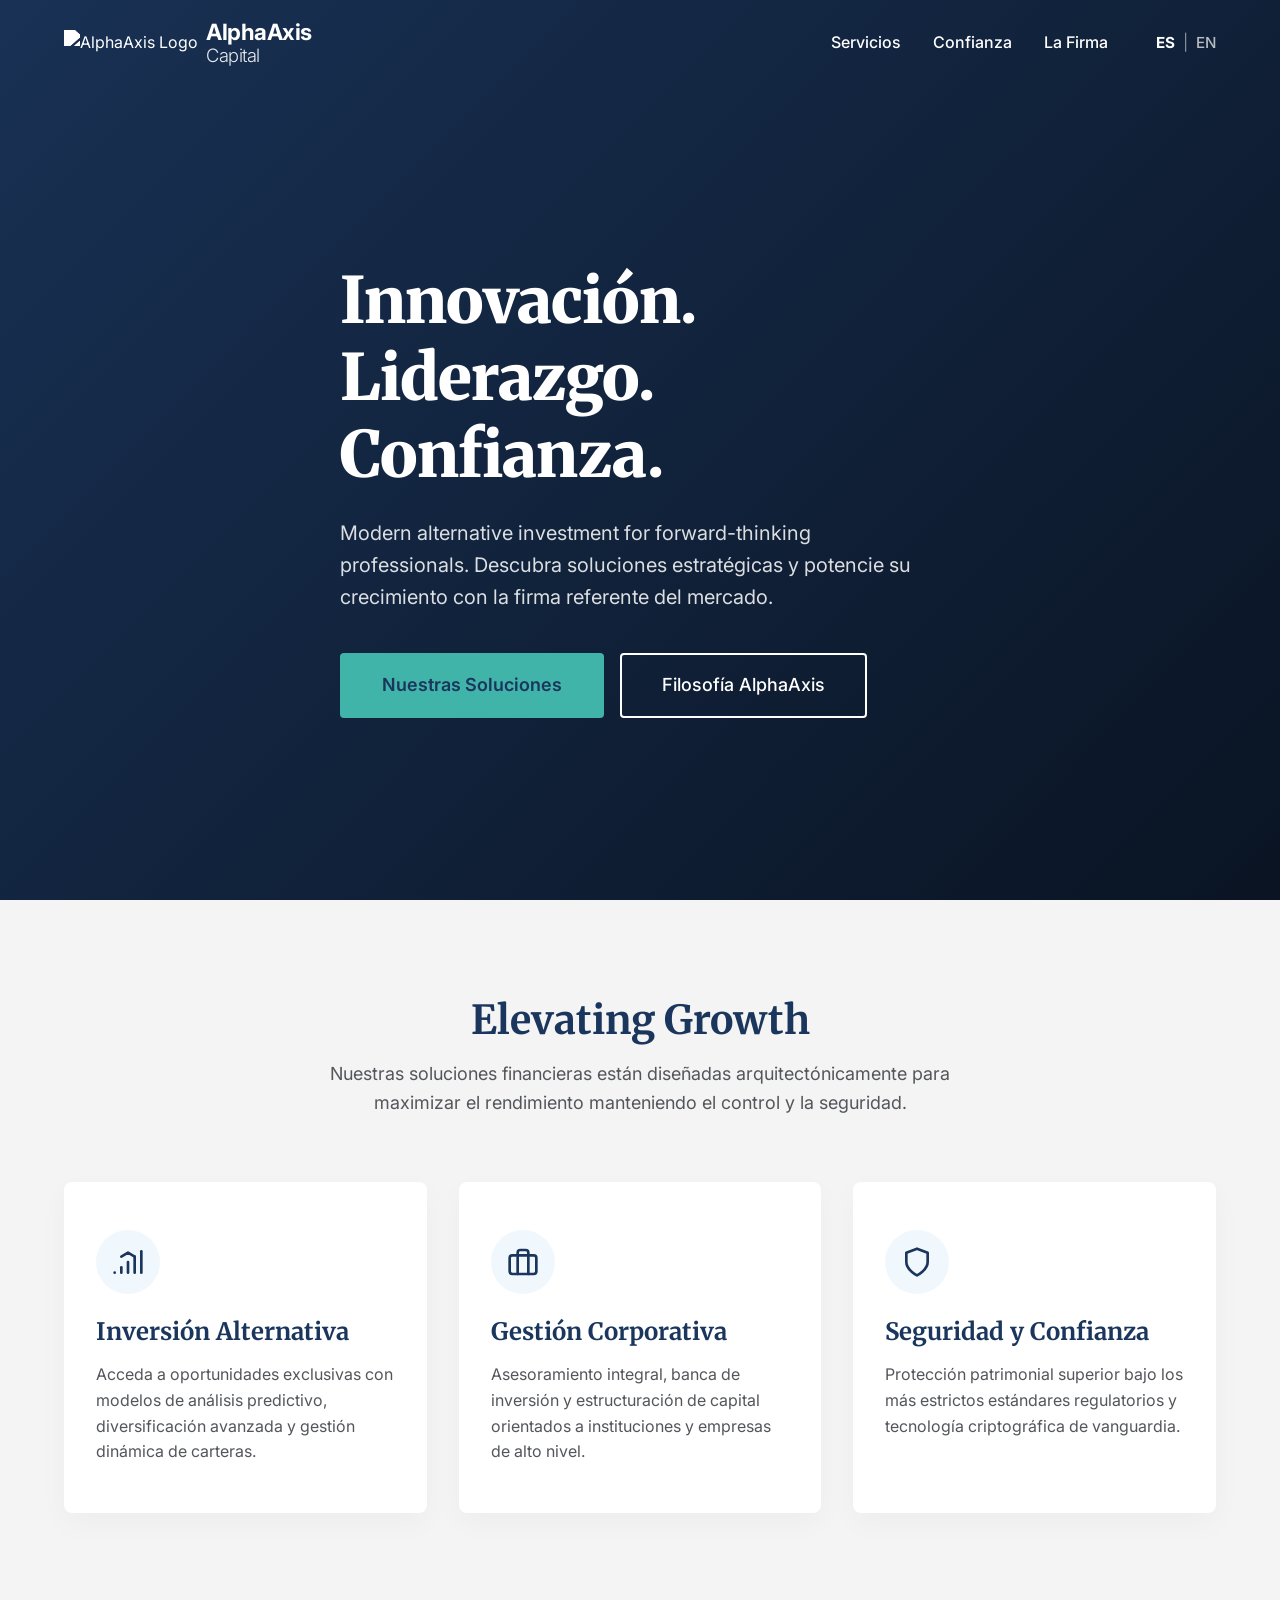
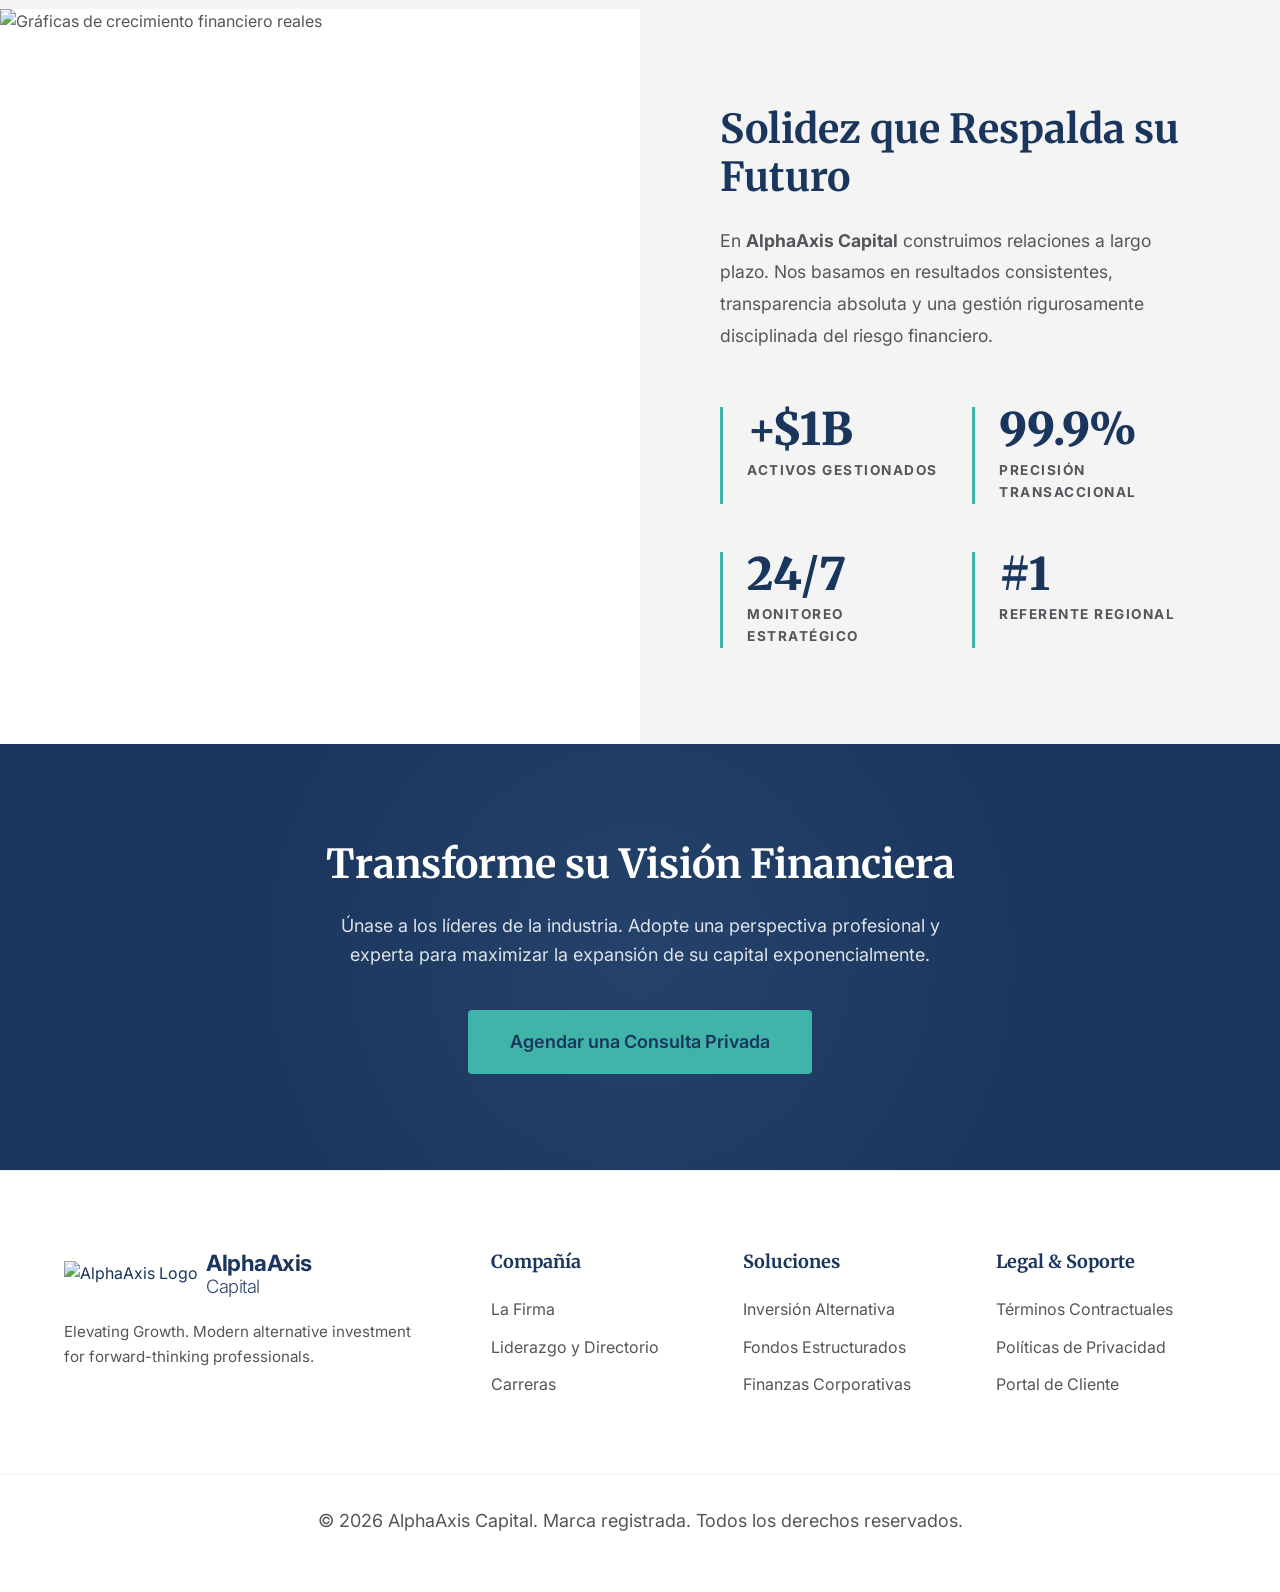
==== index.html @ f5d2b7c0 "Add files via upload" ====
<!DOCTYPE html>
<html lang="es">
<head>
    <meta charset="UTF-8">
    <meta name="viewport" content="width=device-width, initial-scale=1.0">
    <title>AlphaAxis Capital | Elevating Growth</title>
    <!-- Meta Descriptions for SEO -->
    <meta name="description" content="AlphaAxis Capital: Firma de inversión corporativa y alternativa.">
    <!-- Google Fonts -->
    <link rel="preconnect" href="https://fonts.googleapis.com">
    <link rel="preconnect" href="https://fonts.gstatic.com" crossorigin>
    <link href="https://fonts.googleapis.com/css2?family=Inter:wght@300;400;500;600;700&family=Merriweather:wght@300;400;700;900&display=swap" rel="stylesheet">
    <!-- Custom Styles -->
    <link rel="stylesheet" href="styles.css">
</head>
<body>

    <!-- Header & Navigation -->
    <header class="navbar" id="navbar">
        <div class="container nav-container">
            <a href="#" class="logo">
                <img src="img/logo.png" alt="AlphaAxis Logo" class="logo-image">
                <span class="logo-text">AlphaAxis <span>Capital</span></span>
            </a>
            <nav class="nav-menu" id="nav-menu">
                <a href="#servicios" class="nav-link" data-i18n="nav_services">Servicios</a>
                <a href="#confianza" class="nav-link" data-i18n="nav_trust">Confianza</a>
                <a href="#nosotros" class="nav-link" data-i18n="nav_firm">La Firma</a>
                <div class="lang-switch">
                    <button id="lang-es" class="lang-btn active">ES</button>
                    <span class="lang-sep">|</span>
                    <button id="lang-en" class="lang-btn">EN</button>
                </div>
            </nav>
            <button class="hamburger" id="hamburger" aria-label="Abrir Menú">
                <span></span>
                <span></span>
                <span></span>
            </button>
        </div>
    </header>

    <!-- Hero Section -->
    <section class="hero" id="inicio">
        <div class="hero-background"></div>
        <div class="container hero-container">
            <div class="hero-content reveal">
                <h1 class="hero-title" data-i18n="hero_title">Innovación.<br>Liderazgo.<br>Confianza.</h1>
                <p class="hero-subtitle" data-i18n="hero_subtitle">Modern alternative investment for forward-thinking professionals. Descubra soluciones estratégicas y potencie su crecimiento con la firma referente del mercado.</p>
                <div class="hero-buttons">
                    <a href="#servicios" class="btn btn-primary btn-large" data-i18n="hero_btn_solutions">Nuestras Soluciones</a>
                    <a href="#nosotros" class="btn btn-secondary btn-large" data-i18n="hero_btn_philosophy">Filosofía AlphaAxis</a>
                </div>
            </div>
        </div>
    </section>

    <!-- Services / Value Proposition -->
    <section class="services" id="servicios">
        <div class="container">
            <div class="section-header reveal">
                <h2 data-i18n="services_header">Elevating Growth</h2>
                <p data-i18n="services_p">Nuestras soluciones financieras están diseñadas arquitectónicamente para maximizar el rendimiento manteniendo el control y la seguridad.</p>
            </div>
            <div class="services-grid">
                <!-- Service Card 1 -->
                <div class="service-card reveal">
                    <div class="icon-wrapper">
                        <!-- Chart Icon -->
                        <svg width="32" height="32" viewBox="0 0 24 24" fill="none" stroke="currentColor" stroke-width="2" stroke-linecap="round" stroke-linejoin="round"><path d="M2 20h.01"/><path d="M7 20v-4"/><path d="M12 20v-8"/><path d="M17 20V8"/><path d="M22 4v16"/><path d="m17 8-5-3-5 3"/></svg>
                    </div>
                    <h3 data-i18n="srv_1_title">Inversión Alternativa</h3>
                    <p data-i18n="srv_1_desc">Acceda a oportunidades exclusivas con modelos de análisis predictivo, diversificación avanzada y gestión dinámica de carteras.</p>
                </div>
                <!-- Service Card 2 -->
                <div class="service-card reveal" style="transition-delay: 0.1s;">
                    <div class="icon-wrapper">
                        <!-- Briefcase Icon -->
                        <svg width="32" height="32" viewBox="0 0 24 24" fill="none" stroke="currentColor" stroke-width="2" stroke-linecap="round" stroke-linejoin="round"><rect width="20" height="14" x="2" y="7" rx="2" ry="2"/><path d="M16 21V5a2 2 0 0 0-2-2h-4a2 2 0 0 0-2 2v16"/></svg>
                    </div>
                    <h3 data-i18n="srv_2_title">Gestión Corporativa</h3>
                    <p data-i18n="srv_2_desc">Asesoramiento integral, banca de inversión y estructuración de capital orientados a instituciones y empresas de alto nivel.</p>
                </div>
                <!-- Service Card 3 -->
                <div class="service-card reveal" style="transition-delay: 0.2s;">
                    <div class="icon-wrapper">
                        <!-- Shield Icon -->
                        <svg width="32" height="32" viewBox="0 0 24 24" fill="none" stroke="currentColor" stroke-width="2" stroke-linecap="round" stroke-linejoin="round"><path d="M12 22s8-4 8-10V5l-8-3-8 3v7c0 6 8 10 8 10"/></svg>
                    </div>
                    <h3 data-i18n="srv_3_title">Seguridad y Confianza</h3>
                    <p data-i18n="srv_3_desc">Protección patrimonial superior bajo los más estrictos estándares regulatorios y tecnología criptográfica de vanguardia.</p>
                </div>
            </div>
        </div>
    </section>

    <!-- Trust / Statistics Section -->
    <section class="trust" id="confianza">
        <div class="trust-wrapper reveal">
            <div class="trust-image-box">
                <img src="img/corporate_trust.png" alt="Gráficas de crecimiento financiero reales" class="trust-corporate-img">
            </div>
            <div class="trust-content-box">
                <h2 data-i18n="trust_title">Solidez que Respalda su Futuro</h2>
                <p data-i18n="trust_p">En <strong>AlphaAxis Capital</strong> construimos relaciones a largo plazo. Nos basamos en resultados consistentes, transparencia absoluta y una gestión rigurosamente disciplinada del riesgo financiero.</p>
                <div class="stats-grid">
                    <div class="stat-item">
                        <span class="stat-number">+$1B</span>
                        <span class="stat-label" data-i18n="stat_1">Activos Gestionados</span>
                    </div>
                    <div class="stat-item">
                        <span class="stat-number">99.9%</span>
                        <span class="stat-label" data-i18n="stat_2">Precisión Transaccional</span>
                    </div>
                    <div class="stat-item">
                        <span class="stat-number">24/7</span>
                        <span class="stat-label" data-i18n="stat_3">Monitoreo Estratégico</span>
                    </div>
                    <div class="stat-item">
                        <span class="stat-number">#1</span>
                        <span class="stat-label" data-i18n="stat_4">Referente Regional</span>
                    </div>
                </div>
            </div>
        </div>
    </section>

    <!-- Philosophy / About Us CTA -->
    <section class="cta" id="nosotros">
        <div class="container cta-container reveal">
            <h2 data-i18n="cta_title">Transforme su Visión Financiera</h2>
            <p data-i18n="cta_p">Únase a los líderes de la industria. Adopte una perspectiva profesional y experta para maximizar la expansión de su capital exponencialmente.</p>
            <a href="#contacto" class="btn btn-primary btn-large" data-i18n="cta_btn">Agendar una Consulta Privada</a>
        </div>
    </section>

    <!-- Footer -->
    <footer class="footer">
        <div class="container footer-container">
            <div class="footer-brand">
                <a href="#" class="logo footer-logo">
                    <img src="img/logo.png" alt="AlphaAxis Logo" class="logo-image">
                    <span class="logo-text">AlphaAxis <span>Capital</span></span>
                </a>
                <p data-i18n="footer_slogan">Elevating Growth. Modern alternative investment for forward-thinking professionals.</p>
            </div>
            <div class="footer-links">
                <div class="footer-column">
                    <h4 data-i18n="ft_col_1">Compañía</h4>
                    <a href="#" data-i18n="ft_link_1_1">La Firma</a>
                    <a href="#" data-i18n="ft_link_1_2">Liderazgo y Directorio</a>
                    <a href="#" data-i18n="ft_link_1_3">Carreras</a>
                </div>
                <div class="footer-column">
                    <h4 data-i18n="ft_col_2">Soluciones</h4>
                    <a href="#" data-i18n="ft_link_2_1">Inversión Alternativa</a>
                    <a href="#" data-i18n="ft_link_2_2">Fondos Estructurados</a>
                    <a href="#" data-i18n="ft_link_2_3">Finanzas Corporativas</a>
                </div>
                <div class="footer-column">
                    <h4 data-i18n="ft_col_3">Legal & Soporte</h4>
                    <a href="#" data-i18n="ft_link_3_1">Términos Contractuales</a>
                    <a href="#" data-i18n="ft_link_3_2">Políticas de Privacidad</a>
                    <a href="#" data-i18n="ft_link_3_3">Portal de Cliente</a>
                </div>
            </div>
        </div>
        <div class="container footer-bottom">
            <p data-i18n="footer_rights">&copy; 2026 AlphaAxis Capital. Marca registrada. Todos los derechos reservados.</p>
        </div>
    </footer>

    <!-- Custom JavaScript -->
    <script src="script.js"></script>
</body>
</html>
---- styles.css ----
/* Custom Properties - Brand Palette */
:root {
    --horizon-blue: #1B365D;
    --summit-white: #F4F4F4;
    --granite-grey: #53565A;
    --aspen-green: #40B4A9; /* Aspen Green - Un tono verde corporativo acorde al manual */
    --white: #FFFFFF;
    --black: #0A1423; /* Darker variant of Horizon Blue for pure contrast */
    
    --font-sans: 'Inter', system-ui, -apple-system, sans-serif;
    --font-serif: 'Merriweather', 'Playfair Display', serif;
    
    --transition-fast: 0.2s ease-in-out;
    --transition-smooth: 0.4s cubic-bezier(0.16, 1, 0.3, 1);
}

/* Reset */
* {
    margin: 0;
    padding: 0;
    box-sizing: border-box;
}

html {
    scroll-behavior: smooth;
}

body {
    font-family: var(--font-sans);
    color: var(--granite-grey);
    background-color: var(--summit-white);
    line-height: 1.6;
    overflow-x: hidden;
}

/* Container */
.container {
    max-width: 1280px;
    margin: 0 auto;
    padding: 0 5%;
}

/* Typography */
h1, h2, h3, h4 {
    font-family: var(--font-serif);
    color: var(--horizon-blue);
    line-height: 1.2;
}

h2 {
    font-size: 2.5rem;
    margin-bottom: 1rem;
}

p {
    font-size: 1.125rem;
    margin-bottom: 1.5rem;
}

/* Buttons */
.btn {
    display: inline-flex;
    align-items: center;
    justify-content: center;
    padding: 0.75rem 1.75rem;
    border-radius: 4px;
    font-weight: 500;
    font-size: 1rem;
    text-decoration: none;
    transition: var(--transition-smooth);
    cursor: pointer;
    border: 2px solid transparent;
}

.btn-primary {
    background-color: var(--aspen-green);
    color: var(--horizon-blue);
    font-weight: 600;
}

.btn-primary:hover {
    background-color: #559AD4;
    transform: translateY(-2px);
    box-shadow: 0 10px 20px rgba(108, 172, 228, 0.3);
}

.btn-secondary {
    background-color: transparent;
    color: var(--white);
    border-color: var(--white);
}

.btn-secondary:hover {
    background-color: rgba(255, 255, 255, 0.1);
    transform: translateY(-2px);
}

.btn-large {
    padding: 1rem 2.5rem;
    font-size: 1.125rem;
}

/* Navbar */
.navbar {
    position: fixed;
    top: 0;
    left: 0;
    width: 100%;
    z-index: 1000;
    transition: background-color var(--transition-smooth), box-shadow var(--transition-smooth), filter var(--transition-smooth);
    padding: 1.25rem 0;
    background-color: transparent;
}

.navbar.scrolled {
    background-color: rgba(255, 255, 255, 0.95);
    backdrop-filter: blur(10px);
    -webkit-backdrop-filter: blur(10px);
    padding: 1.25rem 0;
    box-shadow: 0 4px 20px rgba(0, 0, 0, 0.05);
}

.nav-container {
    display: flex;
    justify-content: space-between;
    align-items: center;
}

/* Logo */
.logo {
    display: flex;
    align-items: center;
    gap: 0.5rem;
    text-decoration: none;
    color: var(--white);
    transition: var(--transition-fast);
}

.navbar.scrolled .logo, .footer-logo.logo {
    color: var(--horizon-blue);
}

.logo-icon {
    display: flex;
    align-items: center;
    justify-content: center;
    position: relative;
}

.logo-text {
    font-family: var(--font-sans);
    font-size: 1.4rem;
    font-weight: 700;
    letter-spacing: -0.5px;
    display: flex;
    flex-direction: column;
    align-items: flex-start;
    line-height: 1.1;
}

.logo-text span {
    font-weight: 300;
    font-size: 1.15rem;
    opacity: 0.9;
}

/* Nav Menu */
.nav-menu {
    display: flex;
    align-items: center;
    gap: 2rem;
}

.nav-link {
    text-decoration: none;
    color: var(--white);
    font-weight: 500;
    font-size: 1rem;
    transition: var(--transition-fast);
    position: relative;
}

.navbar.scrolled .nav-link {
    color: var(--horizon-blue);
}

.nav-link::after {
    content: '';
    position: absolute;
    width: 0;
    height: 2px;
    bottom: -4px;
    left: 0;
    background-color: var(--aspen-green);
    transition: var(--transition-fast);
}

.nav-link:hover::after {
    width: 100%;
}

/* Hamburger */
.hamburger {
    display: none;
    flex-direction: column;
    gap: 6px;
    background: none;
    border: none;
    cursor: pointer;
    z-index: 1001;
}

.hamburger span {
    display: block;
    width: 28px;
    height: 2px;
    background-color: var(--white);
    transition: var(--transition-fast);
}

.navbar.scrolled .hamburger span {
    background-color: var(--horizon-blue);
}

/* Hero Section */
.hero {
    position: relative;
    min-height: 100vh;
    display: flex;
    align-items: center;
    padding-top: 80px;
    background-color: var(--black);
    overflow: hidden;
}

.hero-background {
    position: absolute;
    top: 0;
    left: 0;
    width: 100%;
    height: 100%;
    background-image: url('img/stock_market_hero.png');
    background-size: cover;
    background-position: center;
    z-index: 1;
}

/* Gradient overlay for better text readability */
.hero-background::before {
    content: '';
    position: absolute;
    top: 0;
    left: 0;
    width: 100%;
    height: 100%;
    background: linear-gradient(135deg, rgba(27, 54, 93, 0.85) 0%, rgba(10, 20, 35, 0.95) 100%);
    z-index: 2;
}

.hero-container {
    position: relative;
    z-index: 3;
}

.hero-content {
    max-width: 800px;
}

.hero-title {
    color: var(--white);
    font-size: 4rem;
    font-weight: 900;
    margin-bottom: 1.5rem;
    letter-spacing: -1px;
}

.hero-subtitle {
    color: rgba(255, 255, 255, 0.85);
    font-size: 1.25rem;
    margin-bottom: 2.5rem;
    max-width: 600px;
}

.hero-buttons {
    display: flex;
    gap: 1rem;
}

/* Services Section */
.services {
    padding: 6rem 0;
    background-color: var(--summit-white);
}

.section-header {
    text-align: center;
    margin-bottom: 4rem;
    max-width: 700px;
    margin-left: auto;
    margin-right: auto;
}

.services-grid {
    display: grid;
    grid-template-columns: repeat(auto-fit, minmax(320px, 1fr));
    gap: 2rem;
}

.service-card {
    background-color: var(--white);
    border-radius: 8px;
    padding: 3rem 2rem;
    box-shadow: 0 10px 30px rgba(0, 0, 0, 0.03);
    transition: var(--transition-smooth);
    position: relative;
    overflow: hidden;
    z-index: 1;
}

.service-card::before {
    content: '';
    position: absolute;
    top: 0;
    left: 0;
    width: 100%;
    height: 4px;
    background-color: var(--aspen-green);
    transform: scaleX(0);
    transform-origin: left;
    transition: var(--transition-smooth);
    z-index: -1;
}

.service-card:hover {
    transform: translateY(-10px);
    box-shadow: 0 20px 40px rgba(27, 54, 93, 0.08); /* Shadow with Horizon Blue */
}

.service-card:hover::before {
    transform: scaleX(1);
}

.icon-wrapper {
    width: 64px;
    height: 64px;
    border-radius: 50%;
    background-color: rgba(108, 172, 228, 0.1);
    color: var(--horizon-blue);
    display: flex;
    align-items: center;
    justify-content: center;
    margin-bottom: 1.5rem;
    transition: var(--transition-smooth);
}

.service-card:hover .icon-wrapper {
    background-color: var(--horizon-blue);
    color: var(--aspen-green);
}

.service-card h3 {
    margin-bottom: 1rem;
    font-size: 1.5rem;
}

.service-card p {
    color: var(--granite-grey);
    font-size: 1rem;
    margin-bottom: 0;
}

/* Trust Section Redesign */
.trust {
    padding: 0;
    position: relative;
    background-color: var(--white);
}

.trust-wrapper {
    display: grid;
    grid-template-columns: 1fr 1fr;
    min-height: 700px;
    align-items: stretch;
}

.trust-image-box {
    position: relative;
    width: 100%;
    height: 100%;
    overflow: hidden;
}

.trust-corporate-img {
    position: absolute;
    top: 0;
    left: 0;
    width: 100%;
    height: 100%;
    object-fit: cover;
    transition: transform 10s ease;
}

.trust-wrapper:hover .trust-corporate-img {
    transform: scale(1.05); /* Slow premium zoom effect */
}

/* Content Box (Right side) */
.trust-content-box {
    padding: 6rem 5rem;
    display: flex;
    flex-direction: column;
    justify-content: center;
    background-color: var(--summit-white);
    position: relative;
}

.trust-content-box h2 {
    color: var(--horizon-blue);
    font-size: 2.5rem;
    margin-bottom: 1.5rem;
}

.trust-content-box p {
    color: var(--granite-grey);
    font-size: 1.1rem;
    margin-bottom: 3.5rem;
    line-height: 1.8;
}

.stats-grid {
    display: grid;
    grid-template-columns: repeat(2, 1fr);
    gap: 3rem 1.5rem;
}

.stat-item {
    display: flex;
    flex-direction: column;
    border-left: 3px solid var(--aspen-green);
    padding-left: 1.5rem;
    transition: var(--transition-smooth);
}

.stat-item:hover {
    transform: translateX(10px);
}

.stat-number {
    font-size: 2.8rem;
    font-weight: 900;
    color: var(--horizon-blue);
    font-family: var(--font-serif);
    line-height: 1;
    margin-bottom: 0.5rem;
}

.stat-label {
    font-size: 0.85rem;
    font-weight: 700;
    color: var(--granite-grey);
    text-transform: uppercase;
    letter-spacing: 1.5px;
}

/* CTA Section */
.cta {
    padding: 6rem 0;
    background-color: var(--horizon-blue);
    text-align: center;
    color: var(--white);
    background-image: radial-gradient(circle at center, rgba(108, 172, 228, 0.1), transparent 60%);
}

.cta h2 {
    color: var(--white);
    margin-bottom: 1.5rem;
}

.cta p {
    color: rgba(255, 255, 255, 0.85);
    max-width: 600px;
    margin: 0 auto 2.5rem;
}

/* Footer */
.footer {
    background-color: var(--white);
    padding: 5rem 0 2rem;
    border-top: 1px solid rgba(0,0,0,0.05);
}

.footer-container {
    display: grid;
    grid-template-columns: 1fr 2fr;
    gap: 4rem;
    margin-bottom: 4rem;
}

.footer-brand p {
    margin-top: 1.5rem;
    font-size: 0.95rem;
}

.footer-links {
    display: grid;
    grid-template-columns: repeat(3, 1fr);
    gap: 2rem;
}

.footer-column h4 {
    margin-bottom: 1.5rem;
    font-size: 1.125rem;
}

.footer-column a {
    display: block;
    color: var(--granite-grey);
    text-decoration: none;
    margin-bottom: 0.75rem;
    transition: var(--transition-fast);
}

.footer-column a:hover {
    color: var(--aspen-green);
    transform: translateX(4px);
}

.footer-bottom {
    text-align: center;
    padding-top: 2rem;
    border-top: 1px solid rgba(0,0,0,0.05);
    font-size: 0.9rem;
}

/* Reveal Animations */
.reveal {
    opacity: 0;
    transform: translateY(30px);
    transition: all 0.8s cubic-bezier(0.16, 1, 0.3, 1);
}

.reveal.active {
    opacity: 1;
    transform: translateY(0);
}

/* Responsive */
@media (max-width: 992px) {
    .trust-wrapper {
        grid-template-columns: 1fr; /* Stack vertically */
    }
    
    .trust-image-box {
        height: 450px; /* Fixed height for image on mobile */
    }
    
    .trust-content-box {
        padding: 4rem 2rem;
    }
    
    .footer-container {
        grid-template-columns: 1fr;
    }
}

@media (max-width: 768px) {
    .stats-grid {
        grid-template-columns: 1fr;
        gap: 2rem;
    }

    .hero-title {
        font-size: 3rem;
    }
    
    .nav-menu {
        position: fixed;
        top: 0;
        right: -100%;
        width: 80%;
        height: 100vh;
        background-color: var(--horizon-blue);
        flex-direction: column;
        justify-content: center;
        transition: var(--transition-smooth);
        box-shadow: -10px 0 30px rgba(0,0,0,0.2);
    }
    
    .nav-menu.active {
        right: 0;
    }
    
    .nav-link {
        color: var(--white);
        font-size: 1.25rem;
    }

    .navbar.scrolled .nav-link {
        color: var(--white);
    }
    
    .hamburger {
        display: flex;
    }

    .hamburger.active span:nth-child(1) {
        transform: translateY(8px) rotate(45deg);
        background-color: var(--white) !important;
    }
    
    .hamburger.active span:nth-child(2) {
        opacity: 0;
    }
    
    .hamburger.active span:nth-child(3) {
        transform: translateY(-8px) rotate(-45deg);
        background-color: var(--white) !important;
    }
    
    .hero-buttons {
        flex-direction: column;
    }
    
    .footer-links {
        grid-template-columns: 1fr;
    }
    
    .lang-switch {
        margin-left: 0;
        margin-top: 1rem;
        justify-content: center;
    }
}

/* Language Switcher */
.lang-switch {
    display: flex;
    align-items: center;
    gap: 0.5rem;
    margin-left: 1rem;
}

.lang-btn {
    background: none;
    border: none;
    color: var(--white);
    font-size: 0.95rem;
    font-weight: 500;
    cursor: pointer;
    transition: var(--transition-fast);
    opacity: 0.7;
    font-family: var(--font-sans);
}

.navbar.scrolled .lang-btn {
    color: var(--granite-grey);
}

.lang-btn.active {
    opacity: 1;
    font-weight: 700;
}

.navbar.scrolled .lang-btn.active {
    color: var(--horizon-blue);
}

.lang-btn:hover {
    opacity: 1;
}

.lang-sep {
    color: var(--white);
    opacity: 0.5;
}

.navbar.scrolled .lang-sep {
    color: var(--granite-grey);
}

/* Logo Dynamic Filtering */
.logo-image {
    max-height: 40px;
    width: auto;
    transition: filter var(--transition-fast);
}

/* In hero section (transparent navbar) */
#navbar:not(.scrolled) .logo-image {
    filter: brightness(0) invert(1);
}

/* In footer */
.footer-logo .logo-image {
    filter: none;
    max-height: 45px;
}
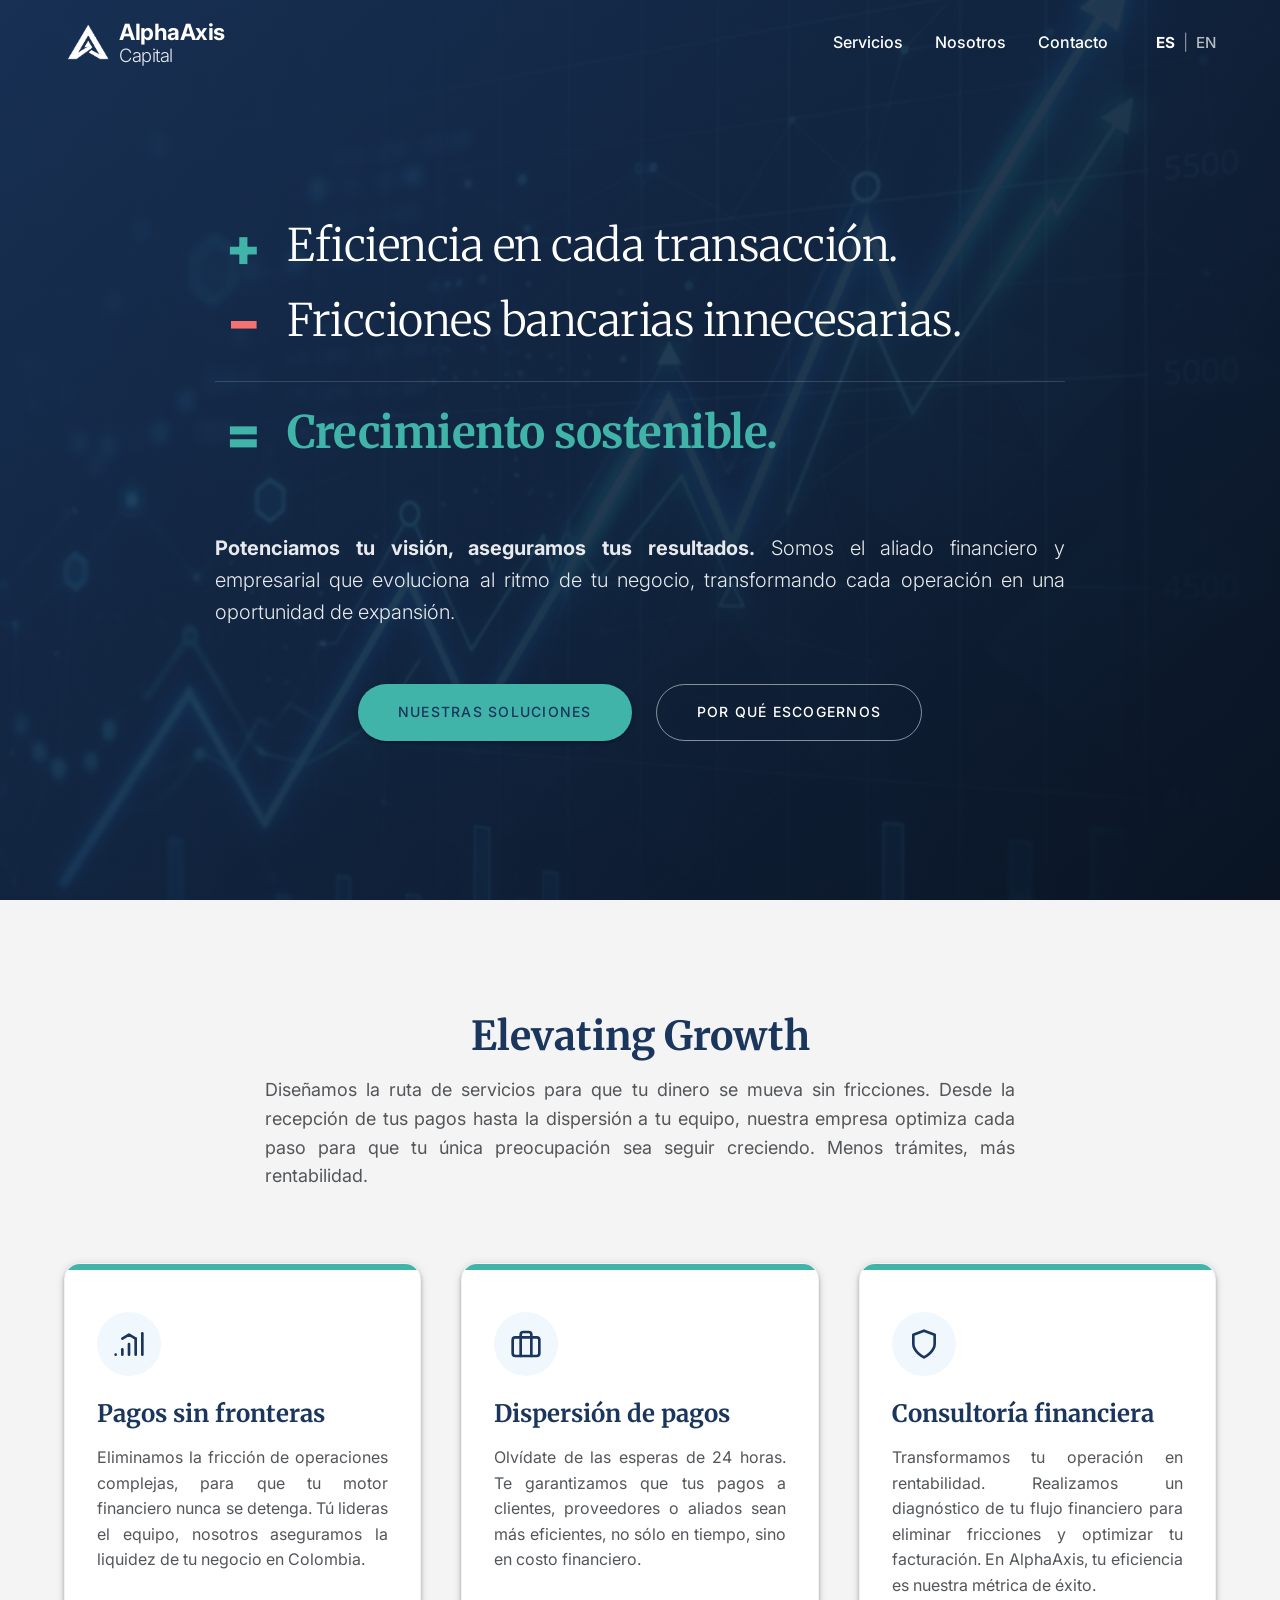
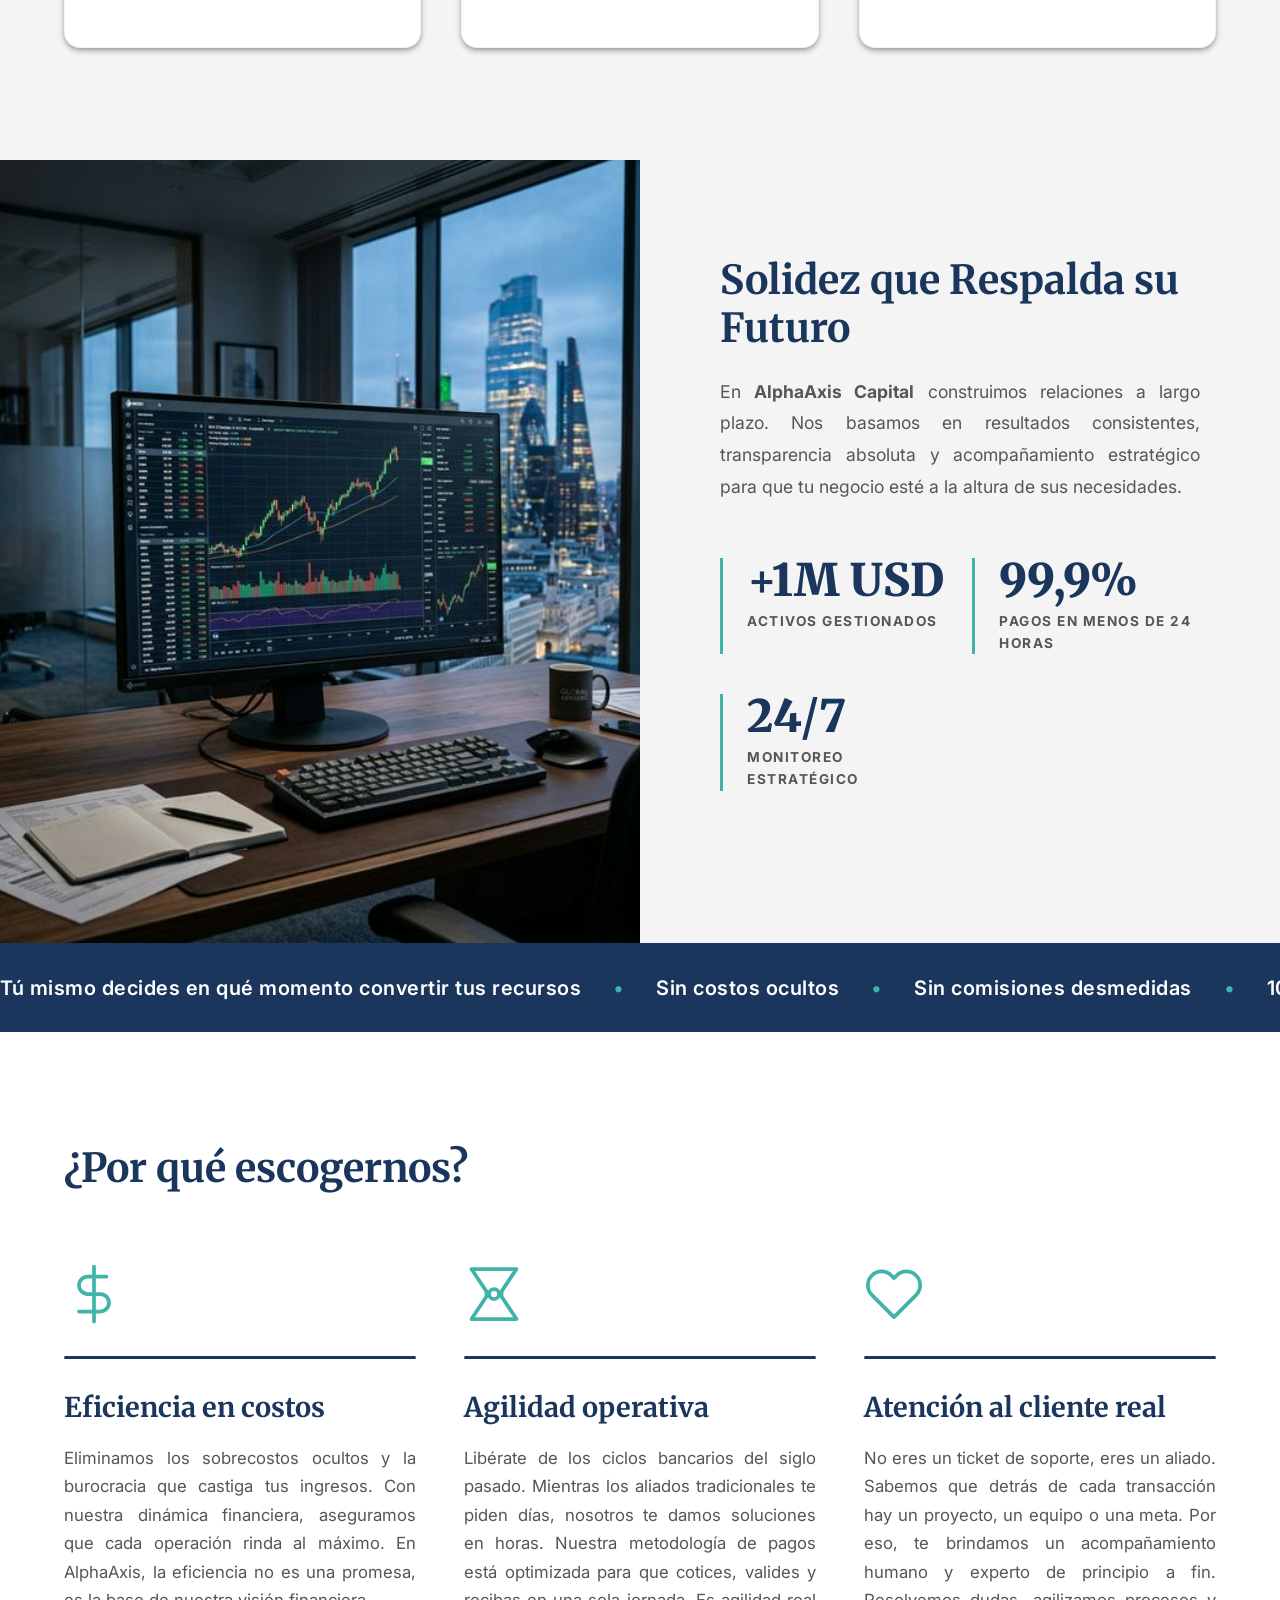
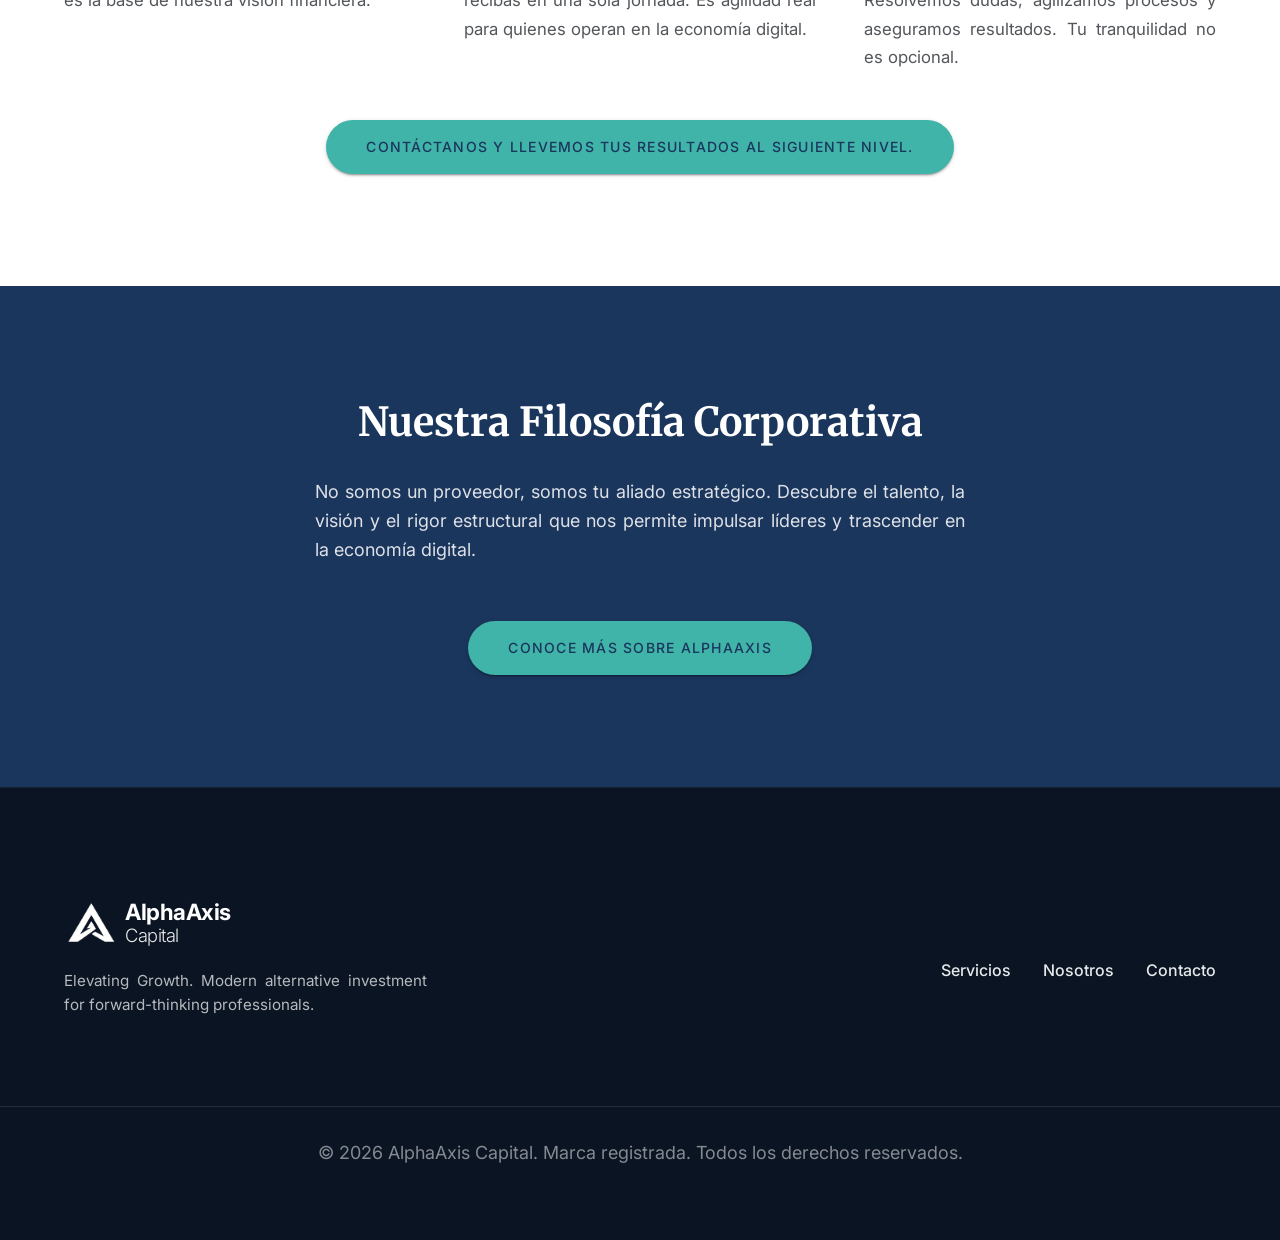
==== commit df0bf3c4: "Add files via upload" ====
--- a/index.html
+++ b/index.html
@@ -22,10 +22,15 @@
                 <img src="img/logo.png" alt="AlphaAxis Logo" class="logo-image">
                 <span class="logo-text">AlphaAxis <span>Capital</span></span>
             </a>
+            <button class="hamburger" id="hamburger" aria-label="Menú">
+                <span></span>
+                <span></span>
+                <span></span>
+            </button>
             <nav class="nav-menu" id="nav-menu">
                 <a href="#servicios" class="nav-link" data-i18n="nav_services">Servicios</a>
-                <a href="#confianza" class="nav-link" data-i18n="nav_trust">Confianza</a>
-                <a href="#nosotros" class="nav-link" data-i18n="nav_firm">La Firma</a>
+                <a href="#confianza" class="nav-link" data-i18n="nav_firm">Nosotros</a>
+                <a href="https://wa.me/573045401512" target="_blank" class="nav-link" data-i18n="nav_contact">Contacto</a>
                 <div class="lang-switch">
                     <button id="lang-es" class="lang-btn active">ES</button>
                     <span class="lang-sep">|</span>
@@ -45,11 +50,15 @@
         <div class="hero-background"></div>
         <div class="container hero-container">
             <div class="hero-content reveal">
-                <h1 class="hero-title" data-i18n="hero_title">Innovación.<br>Liderazgo.<br>Confianza.</h1>
-                <p class="hero-subtitle" data-i18n="hero_subtitle">Modern alternative investment for forward-thinking professionals. Descubra soluciones estratégicas y potencie su crecimiento con la firma referente del mercado.</p>
+                <h1 class="hero-title formula-title" data-i18n="hero_title">
+                    <div class="formula-line plus"><span class="op">+</span> <span class="text">Eficiencia en cada transacción.</span></div>
+                    <div class="formula-line minus"><span class="op">–</span> <span class="text">Fricciones bancarias innecesarias.</span></div>
+                    <div class="formula-line equals"><span class="op">=</span> <span class="text">Crecimiento sostenible.</span></div>
+                </h1>
+                <p class="hero-subtitle" data-i18n="hero_subtitle"><strong>Potenciamos tu visión, aseguramos tus resultados.</strong> Somos el aliado financiero y empresarial que evoluciona al ritmo de tu negocio, transformando cada operación en una oportunidad de expansión.</p>
                 <div class="hero-buttons">
                     <a href="#servicios" class="btn btn-primary btn-large" data-i18n="hero_btn_solutions">Nuestras Soluciones</a>
-                    <a href="#nosotros" class="btn btn-secondary btn-large" data-i18n="hero_btn_philosophy">Filosofía AlphaAxis</a>
+                    <a href="#por-que-nosotros" class="btn btn-secondary btn-large" data-i18n="hero_btn_philosophy">Por qué escogernos</a>
                 </div>
             </div>
         </div>
@@ -60,7 +69,7 @@
         <div class="container">
             <div class="section-header reveal">
                 <h2 data-i18n="services_header">Elevating Growth</h2>
-                <p data-i18n="services_p">Nuestras soluciones financieras están diseñadas arquitectónicamente para maximizar el rendimiento manteniendo el control y la seguridad.</p>
+                <p class="section-subtitle" data-i18n="services_p">Diseñamos la ruta de servicios para que tu dinero se mueva sin fricciones. Desde la recepción de tus pagos hasta la dispersión a tu equipo, nuestra empresa optimiza cada paso para que tu única preocupación sea seguir creciendo. Menos trámites, más rentabilidad.</p>
             </div>
             <div class="services-grid">
                 <!-- Service Card 1 -->
@@ -69,8 +78,8 @@
                         <!-- Chart Icon -->
                         <svg width="32" height="32" viewBox="0 0 24 24" fill="none" stroke="currentColor" stroke-width="2" stroke-linecap="round" stroke-linejoin="round"><path d="M2 20h.01"/><path d="M7 20v-4"/><path d="M12 20v-8"/><path d="M17 20V8"/><path d="M22 4v16"/><path d="m17 8-5-3-5 3"/></svg>
                     </div>
-                    <h3 data-i18n="srv_1_title">Inversión Alternativa</h3>
-                    <p data-i18n="srv_1_desc">Acceda a oportunidades exclusivas con modelos de análisis predictivo, diversificación avanzada y gestión dinámica de carteras.</p>
+                    <h3 data-i18n="srv_1_title">Pagos sin fronteras</h3>
+                    <p data-i18n="srv_1_desc">Eliminamos la fricción de operaciones complejas, para que tu motor financiero nunca se detenga. Tú lideras el equipo, nosotros aseguramos la liquidez de tu negocio en Colombia.</p>
                 </div>
                 <!-- Service Card 2 -->
                 <div class="service-card reveal" style="transition-delay: 0.1s;">
@@ -78,8 +87,8 @@
                         <!-- Briefcase Icon -->
                         <svg width="32" height="32" viewBox="0 0 24 24" fill="none" stroke="currentColor" stroke-width="2" stroke-linecap="round" stroke-linejoin="round"><rect width="20" height="14" x="2" y="7" rx="2" ry="2"/><path d="M16 21V5a2 2 0 0 0-2-2h-4a2 2 0 0 0-2 2v16"/></svg>
                     </div>
-                    <h3 data-i18n="srv_2_title">Gestión Corporativa</h3>
-                    <p data-i18n="srv_2_desc">Asesoramiento integral, banca de inversión y estructuración de capital orientados a instituciones y empresas de alto nivel.</p>
+                    <h3 data-i18n="srv_2_title">Dispersión de pagos</h3>
+                    <p data-i18n="srv_2_desc">Olvídate de las esperas de 24 horas. Te garantizamos que tus pagos a clientes, proveedores o aliados sean más eficientes, no sólo en tiempo, sino en costo financiero.</p>
                 </div>
                 <!-- Service Card 3 -->
                 <div class="service-card reveal" style="transition-delay: 0.2s;">
@@ -87,8 +96,8 @@
                         <!-- Shield Icon -->
                         <svg width="32" height="32" viewBox="0 0 24 24" fill="none" stroke="currentColor" stroke-width="2" stroke-linecap="round" stroke-linejoin="round"><path d="M12 22s8-4 8-10V5l-8-3-8 3v7c0 6 8 10 8 10"/></svg>
                     </div>
-                    <h3 data-i18n="srv_3_title">Seguridad y Confianza</h3>
-                    <p data-i18n="srv_3_desc">Protección patrimonial superior bajo los más estrictos estándares regulatorios y tecnología criptográfica de vanguardia.</p>
+                    <h3 data-i18n="srv_3_title">Consultoría financiera</h3>
+                    <p data-i18n="srv_3_desc">Transformamos tu operación en rentabilidad. Realizamos un diagnóstico de tu flujo financiero para eliminar fricciones y optimizar tu facturación. En AlphaAxis, tu eficiencia es nuestra métrica de éxito.</p>
                 </div>
             </div>
         </div>
@@ -102,35 +111,96 @@
             </div>
             <div class="trust-content-box">
                 <h2 data-i18n="trust_title">Solidez que Respalda su Futuro</h2>
-                <p data-i18n="trust_p">En <strong>AlphaAxis Capital</strong> construimos relaciones a largo plazo. Nos basamos en resultados consistentes, transparencia absoluta y una gestión rigurosamente disciplinada del riesgo financiero.</p>
+                <p data-i18n="trust_p">En <strong>AlphaAxis Capital</strong> construimos relaciones a largo plazo. Nos basamos en resultados consistentes, transparencia absoluta y acompañamiento estratégico para que tu negocio esté a la altura de sus necesidades.</p>
                 <div class="stats-grid">
                     <div class="stat-item">
-                        <span class="stat-number">+$1B</span>
+                        <span class="stat-number">+1M USD</span>
                         <span class="stat-label" data-i18n="stat_1">Activos Gestionados</span>
                     </div>
                     <div class="stat-item">
-                        <span class="stat-number">99.9%</span>
-                        <span class="stat-label" data-i18n="stat_2">Precisión Transaccional</span>
+                        <span class="stat-number">99,9%</span>
+                        <span class="stat-label" data-i18n="stat_2">Pagos en menos de 24 horas</span>
                     </div>
                     <div class="stat-item">
                         <span class="stat-number">24/7</span>
                         <span class="stat-label" data-i18n="stat_3">Monitoreo Estratégico</span>
                     </div>
-                    <div class="stat-item">
-                        <span class="stat-number">#1</span>
-                        <span class="stat-label" data-i18n="stat_4">Referente Regional</span>
-                    </div>
-                </div>
-            </div>
-        </div>
-    </section>
-
-    <!-- Philosophy / About Us CTA -->
-    <section class="cta" id="nosotros">
+                </div>
+
+            </div>
+        </div>
+    </section>
+
+    <!-- Horizontal Marquee Slider Section -->
+    <div class="fullwidth-marquee">
+        <div class="stat-marquee-track">
+            <span data-i18n="stat_feat_1" class="sm-text">Tú mismo decides en qué momento convertir tus recursos</span>
+            <span class="sm-dot">•</span>
+            <span data-i18n="stat_feat_2" class="sm-text">Sin costos ocultos</span>
+            <span class="sm-dot">•</span>
+            <span data-i18n="stat_feat_3" class="sm-text">Sin comisiones desmedidas</span>
+            <span class="sm-dot">•</span>
+            <span data-i18n="stat_feat_4" class="sm-text">100% a la medida de tus necesidades</span>
+            <span class="sm-dot">•</span>
+            <!-- Duplicated for infinite loop -->
+            <span data-i18n="stat_feat_1" class="sm-text">Tú mismo decides en qué momento convertir tus recursos</span>
+            <span class="sm-dot">•</span>
+            <span data-i18n="stat_feat_2" class="sm-text">Sin costos ocultos</span>
+            <span class="sm-dot">•</span>
+            <span data-i18n="stat_feat_3" class="sm-text">Sin comisiones desmedidas</span>
+            <span class="sm-dot">•</span>
+            <span data-i18n="stat_feat_4" class="sm-text">100% a la medida de tus necesidades</span>
+            <span class="sm-dot">•</span>
+        </div>
+    </div>
+
+    <!-- Why Choose Us Section -->
+    <section class="why-us" id="por-que-nosotros">
+        <div class="container reveal">
+            <div class="section-header text-left">
+                <h2 data-i18n="why_title">¿Por qué escogernos?</h2>
+            </div>
+            <div class="why-grid">
+                <!-- Card 1 -->
+                <div class="why-card">
+                    <div class="why-icon">
+                        <svg width="60" height="60" viewBox="0 0 24 24" fill="none" stroke="currentColor" stroke-width="1.5" stroke-linecap="round" stroke-linejoin="round" class="feature-icon"><line x1="12" y1="1" x2="12" y2="23"></line><path d="M17 5H9.5a3.5 3.5 0 0 0 0 7h5a3.5 3.5 0 0 1 0 7H6"></path></svg>
+                    </div>
+                    <div class="why-divider"></div>
+                    <h3 data-i18n="why_1_title">Eficiencia en costos</h3>
+                    <p data-i18n="why_1_desc">Eliminamos los sobrecostos ocultos y la burocracia que castiga tus ingresos. Con nuestra dinámica financiera, aseguramos que cada operación rinda al máximo. En AlphaAxis, la eficiencia no es una promesa, es la base de nuestra visión financiera.</p>
+                </div>
+                <!-- Card 2 -->
+                <div class="why-card">
+                    <div class="why-icon">
+                        <svg width="60" height="60" viewBox="0 0 24 24" fill="none" stroke="currentColor" stroke-width="1.5" stroke-linecap="round" stroke-linejoin="round" class="feature-icon"><polygon points="3 2 21 2 15 11 15 13 21 22 3 22 9 13 9 11 3 2"></polygon><circle cx="12" cy="12" r="2"></circle></svg>
+                    </div>
+                    <div class="why-divider"></div>
+                    <h3 data-i18n="why_2_title">Agilidad operativa</h3>
+                    <p data-i18n="why_2_desc">Libérate de los ciclos bancarios del siglo pasado. Mientras los aliados tradicionales te piden días, nosotros te damos soluciones en horas. Nuestra metodología de pagos está optimizada para que cotices, valides y recibas en una sola jornada. Es agilidad real para quienes operan en la economía digital.</p>
+                </div>
+                <!-- Card 3 -->
+                <div class="why-card">
+                    <div class="why-icon">
+                        <svg width="60" height="60" viewBox="0 0 24 24" fill="none" stroke="currentColor" stroke-width="1.5" stroke-linecap="round" stroke-linejoin="round" class="feature-icon"><path d="M20.84 4.61a5.5 5.5 0 0 0-7.78 0L12 5.67l-1.06-1.06a5.5 5.5 0 0 0-7.78 7.78l1.06 1.06L12 21.23l7.78-7.78 1.06-1.06a5.5 5.5 0 0 0 0-7.78z"></path></svg>
+                    </div>
+                    <div class="why-divider"></div>
+                    <h3 data-i18n="why_3_title">Atención al cliente real</h3>
+                    <p data-i18n="why_3_desc">No eres un ticket de soporte, eres un aliado. Sabemos que detrás de cada transacción hay un proyecto, un equipo o una meta. Por eso, te brindamos un acompañamiento humano y experto de principio a fin. Resolvemos dudas, agilizamos procesos y aseguramos resultados. Tu tranquilidad no es opcional.</p>
+                </div>
+            </div>
+            <div class="text-center" style="margin-top: 3rem;">
+                <a href="https://wa.me/573045401512" target="_blank" class="btn btn-primary btn-large" data-i18n="why_btn" style="border-radius: 100px;">Contáctanos y llevemos tus resultados al siguiente nivel.</a>
+            </div>
+        </div>
+    </section>
+
+    <!-- About Us Intro -->
+    <section class="cta" id="nosotros-intro">
         <div class="container cta-container reveal">
-            <h2 data-i18n="cta_title">Transforme su Visión Financiera</h2>
-            <p data-i18n="cta_p">Únase a los líderes de la industria. Adopte una perspectiva profesional y experta para maximizar la expansión de su capital exponencialmente.</p>
-            <a href="#contacto" class="btn btn-primary btn-large" data-i18n="cta_btn">Agendar una Consulta Privada</a>
+            <h2 data-i18n="about_intro_title">Nuestra Filosofía Corporativa</h2>
+            <p data-i18n="about_intro_p">No somos un proveedor, somos tu aliado estratégico. Descubre el talento, la visión y el rigor estructural que nos permite impulsar líderes y trascender en la economía digital.</p>
+            <a href="nosotros.html" class="btn btn-primary btn-large" data-i18n="about_intro_btn">Conoce más sobre AlphaAxis</a>
         </div>
     </section>
 
@@ -144,26 +214,11 @@
                 </a>
                 <p data-i18n="footer_slogan">Elevating Growth. Modern alternative investment for forward-thinking professionals.</p>
             </div>
-            <div class="footer-links">
-                <div class="footer-column">
-                    <h4 data-i18n="ft_col_1">Compañía</h4>
-                    <a href="#" data-i18n="ft_link_1_1">La Firma</a>
-                    <a href="#" data-i18n="ft_link_1_2">Liderazgo y Directorio</a>
-                    <a href="#" data-i18n="ft_link_1_3">Carreras</a>
-                </div>
-                <div class="footer-column">
-                    <h4 data-i18n="ft_col_2">Soluciones</h4>
-                    <a href="#" data-i18n="ft_link_2_1">Inversión Alternativa</a>
-                    <a href="#" data-i18n="ft_link_2_2">Fondos Estructurados</a>
-                    <a href="#" data-i18n="ft_link_2_3">Finanzas Corporativas</a>
-                </div>
-                <div class="footer-column">
-                    <h4 data-i18n="ft_col_3">Legal & Soporte</h4>
-                    <a href="#" data-i18n="ft_link_3_1">Términos Contractuales</a>
-                    <a href="#" data-i18n="ft_link_3_2">Políticas de Privacidad</a>
-                    <a href="#" data-i18n="ft_link_3_3">Portal de Cliente</a>
-                </div>
-            </div>
+            <nav class="footer-links-simple">
+                <a href="#servicios" data-i18n="nav_services">Servicios</a>
+                <a href="#confianza" data-i18n="nav_firm">Nosotros</a>
+                <a href="https://wa.me/573045401512" target="_blank" data-i18n="nav_contact">Contacto</a>
+            </nav>
         </div>
         <div class="container footer-bottom">
             <p data-i18n="footer_rights">&copy; 2026 AlphaAxis Capital. Marca registrada. Todos los derechos reservados.</p>
--- a/styles.css
+++ b/styles.css
@@ -10,8 +10,8 @@
     --font-sans: 'Inter', system-ui, -apple-system, sans-serif;
     --font-serif: 'Merriweather', 'Playfair Display', serif;
     
-    --transition-fast: 0.2s ease-in-out;
-    --transition-smooth: 0.4s cubic-bezier(0.16, 1, 0.3, 1);
+    --transition-fast: 0.2s cubic-bezier(0.4, 0.0, 0.2, 1);
+    --transition-smooth: 0.3s cubic-bezier(0.4, 0.0, 0.2, 1);
 }
 
 /* Reset */
@@ -55,49 +55,52 @@
 p {
     font-size: 1.125rem;
     margin-bottom: 1.5rem;
-}
-
-/* Buttons */
+    text-align: justify;
+}
+
+/* Material UI Buttons */
 .btn {
     display: inline-flex;
     align-items: center;
     justify-content: center;
-    padding: 0.75rem 1.75rem;
-    border-radius: 4px;
+    padding: 0.75rem 2rem;
+    border-radius: 100px; /* Material 3 Pill */
     font-weight: 500;
-    font-size: 1rem;
+    font-size: 0.875rem;
+    text-transform: uppercase;
+    letter-spacing: 1.25px;
     text-decoration: none;
-    transition: var(--transition-smooth);
+    transition: all var(--transition-smooth);
     cursor: pointer;
-    border: 2px solid transparent;
+    border: none;
+    box-shadow: 0 3px 1px -2px rgba(0,0,0,0.2), 0 2px 2px 0 rgba(0,0,0,0.14), 0 1px 5px 0 rgba(0,0,0,0.12); /* Material Elevation 2 */
 }
 
 .btn-primary {
     background-color: var(--aspen-green);
     color: var(--horizon-blue);
-    font-weight: 600;
 }
 
 .btn-primary:hover {
     background-color: #559AD4;
-    transform: translateY(-2px);
-    box-shadow: 0 10px 20px rgba(108, 172, 228, 0.3);
+    box-shadow: 0 2px 4px -1px rgba(0,0,0,0.2), 0 4px 5px 0 rgba(0,0,0,0.14), 0 1px 10px 0 rgba(0,0,0,0.12); /* Material Elevation 4 */
+    transform: translateY(-1px);
 }
 
 .btn-secondary {
     background-color: transparent;
     color: var(--white);
-    border-color: var(--white);
+    border: 1px solid rgba(255,255,255,0.5);
+    box-shadow: none;
 }
 
 .btn-secondary:hover {
     background-color: rgba(255, 255, 255, 0.1);
-    transform: translateY(-2px);
+    border-color: var(--white);
 }
 
 .btn-large {
     padding: 1rem 2.5rem;
-    font-size: 1.125rem;
 }
 
 /* Navbar */
@@ -113,11 +116,11 @@
 }
 
 .navbar.scrolled {
-    background-color: rgba(255, 255, 255, 0.95);
+    background-color: rgba(255, 255, 255, 0.98);
     backdrop-filter: blur(10px);
     -webkit-backdrop-filter: blur(10px);
     padding: 1.25rem 0;
-    box-shadow: 0 4px 20px rgba(0, 0, 0, 0.05);
+    box-shadow: 0 4px 5px 0 rgba(0,0,0,0.14), 0 1px 10px 0 rgba(0,0,0,0.12), 0 2px 4px -1px rgba(0,0,0,0.2); /* Material App Bar Elevation */
 }
 
 .nav-container {
@@ -227,10 +230,19 @@
     position: relative;
     min-height: 100vh;
     display: flex;
-    align-items: center;
-    padding-top: 80px;
+    flex-direction: column;
+    justify-content: center;
+    align-items: center;
+    padding-top: 120px;
+    padding-bottom: 60px;
     background-color: var(--black);
     overflow: hidden;
+}
+
+.hero-container {
+    margin-top: auto;
+    margin-bottom: auto;
+    width: 100%;
 }
 
 .hero-background {
@@ -263,7 +275,14 @@
 }
 
 .hero-content {
-    max-width: 800px;
+    max-width: 850px;
+    position: relative;
+    z-index: 2;
+    margin: 0 auto;
+    display: flex;
+    flex-direction: column;
+    align-items: stretch;
+    text-align: justify;
 }
 
 .hero-title {
@@ -274,28 +293,106 @@
     letter-spacing: -1px;
 }
 
+/* Formula Title Design */
+.formula-title {
+    display: flex;
+    flex-direction: column;
+    gap: 0.8rem;
+    margin-bottom: 2rem;
+}
+
+.formula-line {
+    display: flex;
+    align-items: center;
+    justify-content: flex-start;
+    margin-bottom: 0.5rem;
+    width: 100%;
+}
+
+.formula-line .op {
+    font-family: var(--font-sans);
+    font-size: 3.5rem;
+    font-weight: 300;
+    margin-right: 1.2rem;
+    width: 3.5rem;
+    display: flex;
+    justify-content: center;
+    color: var(--aspen-green);
+    line-height: 1;
+}
+
+.formula-line.minus .op {
+    color: #F87171; /* Subtle red for friction */
+}
+
+.formula-line.equals {
+    margin-top: 0.8rem;
+    padding-top: 1.5rem;
+    border-top: 1px solid rgba(255, 255, 255, 0.15);
+}
+
+.formula-line span.op {
+    color: var(--aspen-green);
+    font-weight: 900;
+    margin-right: 1.5rem;
+    font-size: 4rem;
+}
+
+.formula-line span.text {
+    font-size: 3.5rem;
+}
+
+@media (max-width: 1400px) {
+    .formula-line span.op { font-size: 3.2rem; margin-right: 1rem; }
+    .formula-line span.text { font-size: 2.8rem; }
+}
+
+@media (max-height: 800px) {
+    .formula-line span.op { font-size: 2.5rem; margin-right: 1rem; }
+    .formula-line span.text { font-size: 2.2rem; }
+    .hero-subtitle { font-size: 1.1rem; }
+}
+
+.formula-line .text {
+    font-size: 2.2rem;
+    font-family: var(--font-serif);
+    font-weight: 300;
+    line-height: 1.2;
+    color: var(--white);
+    letter-spacing: -0.5px;
+}
+
+.formula-line.equals .text {
+    font-weight: 700;
+    color: var(--aspen-green);
+}
+
 .hero-subtitle {
-    color: rgba(255, 255, 255, 0.85);
     font-size: 1.25rem;
-    margin-bottom: 2.5rem;
-    max-width: 600px;
+    color: rgba(255, 255, 255, 0.9);
+    margin-top: 2rem;
+    font-weight: 300;
+    text-align: justify;
 }
 
 .hero-buttons {
     display: flex;
-    gap: 1rem;
+    gap: 1.5rem;
+    margin-top: 2rem;
+    justify-content: center;
+    width: 100%;
 }
 
 /* Services Section */
 .services {
-    padding: 6rem 0;
+    padding: 7rem 0;
     background-color: var(--summit-white);
 }
 
 .section-header {
     text-align: center;
-    margin-bottom: 4rem;
-    max-width: 700px;
+    margin-bottom: 4.5rem;
+    max-width: 750px;
     margin-left: auto;
     margin-right: auto;
 }
@@ -303,18 +400,20 @@
 .services-grid {
     display: grid;
     grid-template-columns: repeat(auto-fit, minmax(320px, 1fr));
-    gap: 2rem;
-}
-
+    gap: 2.5rem;
+}
+
+/* Material Design Cards */
 .service-card {
     background-color: var(--white);
-    border-radius: 8px;
+    border-radius: 16px; /* Material 3 */
     padding: 3rem 2rem;
-    box-shadow: 0 10px 30px rgba(0, 0, 0, 0.03);
-    transition: var(--transition-smooth);
+    box-shadow: 0 4px 5px 0 rgba(0,0,0,0.14), 0 1px 10px 0 rgba(0,0,0,0.12), 0 2px 4px -1px rgba(0,0,0,0.2); /* Material Elevation 4 */
+    transition: all var(--transition-smooth);
     position: relative;
     overflow: hidden;
     z-index: 1;
+    border: 1px solid rgba(0,0,0,0.05);
 }
 
 .service-card::before {
@@ -323,17 +422,15 @@
     top: 0;
     left: 0;
     width: 100%;
-    height: 4px;
+    height: 6px;
     background-color: var(--aspen-green);
-    transform: scaleX(0);
-    transform-origin: left;
-    transition: var(--transition-smooth);
+    transition: all var(--transition-smooth);
     z-index: -1;
 }
 
 .service-card:hover {
-    transform: translateY(-10px);
-    box-shadow: 0 20px 40px rgba(27, 54, 93, 0.08); /* Shadow with Horizon Blue */
+    transform: translateY(-6px);
+    box-shadow: 0 8px 10px 1px rgba(0,0,0,0.14), 0 3px 14px 2px rgba(0,0,0,0.12), 0 5px 5px -3px rgba(0,0,0,0.2); /* Material Elevation 8 */
 }
 
 .service-card:hover::before {
@@ -412,6 +509,8 @@
     justify-content: center;
     background-color: var(--summit-white);
     position: relative;
+    min-width: 0;
+    max-width: 100%;
 }
 
 .trust-content-box h2 {
@@ -429,8 +528,9 @@
 
 .stats-grid {
     display: grid;
-    grid-template-columns: repeat(2, 1fr);
-    gap: 3rem 1.5rem;
+    grid-template-columns: repeat(auto-fit, minmax(180px, 1fr));
+    gap: 2.5rem 1.5rem;
+    margin-bottom: 3.5rem;
 }
 
 .stat-item {
@@ -443,6 +543,47 @@
 
 .stat-item:hover {
     transform: translateX(10px);
+}
+
+/* Full-width Horizontal Marquee Slider */
+.fullwidth-marquee {
+    overflow: hidden;
+    position: relative;
+    display: flex;
+    align-items: center;
+    width: 100%;
+    background-color: var(--horizon-blue);
+    padding: 1.8rem 0;
+}
+
+.stat-marquee-track {
+    display: flex;
+    white-space: nowrap;
+    animation: statMarquee 25s linear infinite;
+    align-items: center;
+    width: max-content;
+}
+
+.stat-marquee-track:hover {
+    animation-play-state: paused;
+}
+
+.sm-text {
+    font-size: 1.25rem;
+    font-weight: 600;
+    color: var(--white);
+    letter-spacing: 0.5px;
+}
+
+.sm-dot {
+    margin: 0 2rem;
+    color: var(--aspen-green);
+    font-size: 1.25rem;
+}
+
+@keyframes statMarquee {
+    0% { transform: translateX(0); }
+    100% { transform: translateX(-50%); } 
 }
 
 .stat-number {
@@ -462,31 +603,99 @@
     letter-spacing: 1.5px;
 }
 
+/* Why Choose Us Section */
+.why-us {
+    padding: 7rem 0;
+    background-color: var(--white);
+}
+
+.text-left {
+    text-align: left !important;
+    margin-left: 0 !important;
+    max-width: none !important;
+}
+
+.text-center {
+    text-align: center;
+}
+
+.why-grid {
+    display: grid;
+    grid-template-columns: repeat(auto-fit, minmax(300px, 1fr));
+    gap: 4rem 3rem;
+    margin-bottom: 2rem;
+}
+
+.why-card {
+    display: flex;
+    flex-direction: column;
+    align-items: flex-start;
+}
+
+.why-icon {
+    margin-bottom: 1.5rem;
+}
+
+.feature-icon {
+    stroke: var(--aspen-green);
+    transition: transform var(--transition-smooth), stroke var(--transition-smooth);
+}
+
+.why-card:hover .feature-icon {
+    transform: scale(1.1) translateY(-5px);
+    stroke: var(--horizon-blue);
+}
+
+.why-divider {
+    width: 100%;
+    height: 3px;
+    background-color: var(--horizon-blue);
+    margin-bottom: 2rem;
+    border-radius: 2px;
+    transition: background-color var(--transition-smooth);
+}
+
+.why-card:hover .why-divider {
+    background-color: var(--aspen-green);
+}
+
+.why-card h3 {
+    font-size: 1.7rem;
+    color: var(--horizon-blue);
+    margin-bottom: 1.25rem;
+}
+
+.why-card p {
+    color: var(--granite-grey);
+    font-size: 1.05rem;
+    line-height: 1.7;
+    margin-bottom: 0;
+}
+
 /* CTA Section */
 .cta {
-    padding: 6rem 0;
+    padding: 7rem 0;
     background-color: var(--horizon-blue);
     text-align: center;
     color: var(--white);
-    background-image: radial-gradient(circle at center, rgba(108, 172, 228, 0.1), transparent 60%);
 }
 
 .cta h2 {
     color: var(--white);
-    margin-bottom: 1.5rem;
+    margin-bottom: 2rem;
 }
 
 .cta p {
     color: rgba(255, 255, 255, 0.85);
-    max-width: 600px;
-    margin: 0 auto 2.5rem;
-}
-
-/* Footer */
+    max-width: 650px;
+    margin: 0 auto 3.5rem;
+}
+
 .footer {
-    background-color: var(--white);
-    padding: 5rem 0 2rem;
-    border-top: 1px solid rgba(0,0,0,0.05);
+    background-color: var(--black);
+    color: var(--white);
+    padding: 7rem 0 3rem;
+    border-top: 1px solid rgba(255, 255, 255, 0.05);
 }
 
 .footer-container {
@@ -496,40 +705,50 @@
     margin-bottom: 4rem;
 }
 
+.footer .logo-text {
+    color: var(--white);
+}
+
 .footer-brand p {
     margin-top: 1.5rem;
     font-size: 0.95rem;
-}
-
-.footer-links {
-    display: grid;
-    grid-template-columns: repeat(3, 1fr);
+    color: rgba(255, 255, 255, 0.7);
+}
+
+.footer-links-simple {
+    display: flex;
     gap: 2rem;
-}
-
-.footer-column h4 {
-    margin-bottom: 1.5rem;
-    font-size: 1.125rem;
-}
-
-.footer-column a {
-    display: block;
-    color: var(--granite-grey);
+    flex-wrap: wrap;
+    justify-content: flex-end;
+    align-items: center;
+    flex: 2;
+}
+
+.footer-links-simple a {
+    color: rgba(255, 255, 255, 0.9);
     text-decoration: none;
-    margin-bottom: 0.75rem;
-    transition: var(--transition-fast);
-}
-
-.footer-column a:hover {
-    color: var(--aspen-green);
-    transform: translateX(4px);
+    font-size: 1rem;
+    font-weight: 500;
+    transition: color var(--transition-smooth);
+}
+
+.footer-links-simple a:hover {
+    color: var(--horizon-blue);
 }
 
 .footer-bottom {
+    display: flex;
+    justify-content: center;
+    align-items: center;
+    padding-top: 2rem;
+    border-top: 1px solid rgba(255, 255, 255, 0.1);
+    font-size: 0.9rem;
+}
+
+.footer-bottom p {
     text-align: center;
-    padding-top: 2rem;
-    border-top: 1px solid rgba(0,0,0,0.05);
-    font-size: 0.9rem;
+    width: 100%;
+    color: rgba(255, 255, 255, 0.5);
 }
 
 /* Reveal Animations */
@@ -541,7 +760,7 @@
 
 .reveal.active {
     opacity: 1;
-    transform: translateY(0);
+    transform: translateY(0) scale(1);
 }
 
 /* Responsive */
@@ -571,6 +790,20 @@
 
     .hero-title {
         font-size: 3rem;
+    }
+    
+    .formula-title {
+        gap: 0.5rem;
+    }
+    
+    .formula-line .op {
+        font-size: 2.5rem;
+        width: 2.5rem;
+        margin-right: 0.8rem;
+    }
+    
+    .formula-line .text {
+        font-size: 1.4rem;
     }
     
     .nav-menu {
@@ -692,6 +925,206 @@
 
 /* In footer */
 .footer-logo .logo-image {
-    filter: none;
+    filter: brightness(0) invert(1);
     max-height: 45px;
 }
+
+/* --------------------------------------
+   About Us Page (nosotros.html)
+---------------------------------------*/
+.about-hero {
+    padding: 12rem 0 8rem;
+    position: relative;
+    background-color: var(--black);
+    color: var(--white);
+    text-align: center;
+    overflow: hidden;
+}
+
+.about-hero h1 {
+    color: var(--white);
+    font-size: 3.5rem;
+    margin-bottom: 1.5rem;
+    font-weight: 700;
+}
+
+.about-hero p {
+    font-size: 1.25rem;
+    max-width: 700px;
+    margin: 0 auto;
+    color: rgba(255,255,255,0.85);
+    line-height: 1.6;
+    text-align: center;
+}
+
+.about-content {
+    padding: 7rem 0;
+    background-color: var(--summit-white);
+}
+
+.mv-grid {
+    display: grid;
+    grid-template-columns: repeat(auto-fit, minmax(300px, 1fr));
+    gap: 4rem;
+    margin-bottom: 6rem;
+}
+
+.mv-card {
+    background: var(--white);
+    padding: 3rem;
+    border-radius: 12px;
+    box-shadow: 0 4px 6px rgba(0,0,0,0.05);
+    border-top: 4px solid var(--aspen-green);
+    transition: transform var(--transition-smooth), box-shadow var(--transition-smooth);
+}
+
+.mv-card:hover {
+    transform: translateY(-5px);
+    box-shadow: 0 10px 20px rgba(0,0,0,0.1);
+}
+
+.mv-card h2 {
+    color: var(--black);
+    margin-bottom: 1.5rem;
+    font-size: 2rem;
+    font-weight: 700;
+}
+
+.mv-card p {
+    font-size: 1.1rem;
+    line-height: 1.8;
+    color: var(--granite-grey);
+    margin-bottom: 0;
+    text-align: justify;
+}
+
+.values-section {
+    text-align: center;
+}
+
+.values-grid {
+    display: grid;
+    grid-template-columns: repeat(auto-fit, minmax(280px, 1fr));
+    gap: 2rem;
+}
+
+.value-card {
+    background-color: var(--summit-white);
+    padding: 3rem 2rem;
+    border-radius: 12px;
+    box-shadow: 0 4px 6px rgba(0,0,0,0.05);
+    transition: transform var(--transition-smooth), box-shadow var(--transition-smooth);
+    display: flex;
+    flex-direction: column;
+    align-items: center;
+    border-top: 4px solid var(--horizon-blue);
+}
+
+.value-card:hover {
+    transform: translateY(-5px);
+    box-shadow: 0 10px 20px rgba(0,0,0,0.1);
+}
+
+.value-icon {
+    width: 65px;
+    height: 65px;
+    background-color: rgba(108, 172, 228, 0.1);
+    border-radius: 50%;
+    display: flex;
+    align-items: center;
+    justify-content: center;
+    color: var(--horizon-blue);
+    margin-bottom: 1.5rem;
+}
+
+.value-card h3 {
+    color: var(--black);
+    margin-bottom: 1rem;
+    font-size: 1.4rem;
+    font-weight: 700;
+}
+
+.value-card p {
+    font-size: 1.05rem;
+    color: var(--granite-grey);
+    line-height: 1.6;
+    text-align: center;
+}
+
+/* --------------------------------------
+   Responsive / Mobile Layout
+---------------------------------------*/
+@media (max-width: 992px) {
+    .hamburger { display: flex; }
+    
+    .nav-menu {
+        position: fixed;
+        top: 80px;
+        left: -100%;
+        width: 100%;
+        height: calc(100vh - 80px);
+        background-color: var(--white);
+        flex-direction: column;
+        align-items: center;
+        justify-content: flex-start;
+        padding-top: 4rem;
+        gap: 2.5rem;
+        transition: left var(--transition-smooth);
+        border-top: 1px solid rgba(0,0,0,0.05);
+        z-index: 1000;
+    }
+    
+    .nav-menu.active {
+        left: 0;
+    }
+    
+    .nav-link {
+        color: var(--horizon-blue) !important;
+        font-size: 1.35rem;
+        font-weight: 600;
+    }
+
+    .lang-switch {
+        margin-top: 2rem;
+    }
+    
+    .lang-sep, .lang-btn {
+        color: var(--granite-grey) !important;
+    }
+    .lang-btn.active {
+        color: var(--horizon-blue) !important;
+    }
+
+    #navbar:not(.scrolled) .hamburger span {
+        background-color: var(--white);
+    }
+    
+    /* Layout Adjustments */
+    .trust-wrapper { grid-template-columns: 1fr; }
+    .trust-image-box { min-height: 400px; }
+    .footer-container { grid-template-columns: 1fr; text-align: center; gap: 2rem; }
+    .footer-links-simple { justify-content: center; margin-top: 1rem; }
+    
+    /* Typography Adjustments */
+    .hero-title, .about-hero h1 { font-size: 2.8rem; }
+    .formula-line span.op { font-size: 2.5rem; margin-right: 0.8rem; }
+    .formula-line span.text { font-size: 2.2rem; }
+    .section-header h2 { font-size: 2.2rem; }
+}
+
+@media (max-width: 480px) {
+    .container { padding: 0 1.5rem; }
+    .hero-title, .about-hero h1 { font-size: 2.4rem; }
+    .formula-line span.op { font-size: 2rem; margin-right: 0.5rem; }
+    .formula-line span.text { font-size: 1.8rem; }
+    .hero-subtitle { font-size: 1.1rem; }
+    .stat-number { font-size: 2.5rem; }
+    
+    .hero-buttons { flex-direction: column; width: 100%; }
+    .hero-buttons .btn { width: 100%; text-align: center; }
+
+    .services, .trust, .why-us, .cta, .about-hero, .about-content { padding: 4rem 0 !important; }
+    .footer { padding: 4rem 0 2rem !important; }
+    .mv-grid { gap: 2rem; }
+    .services-grid { grid-template-columns: 1fr; gap: 2rem; }
+}
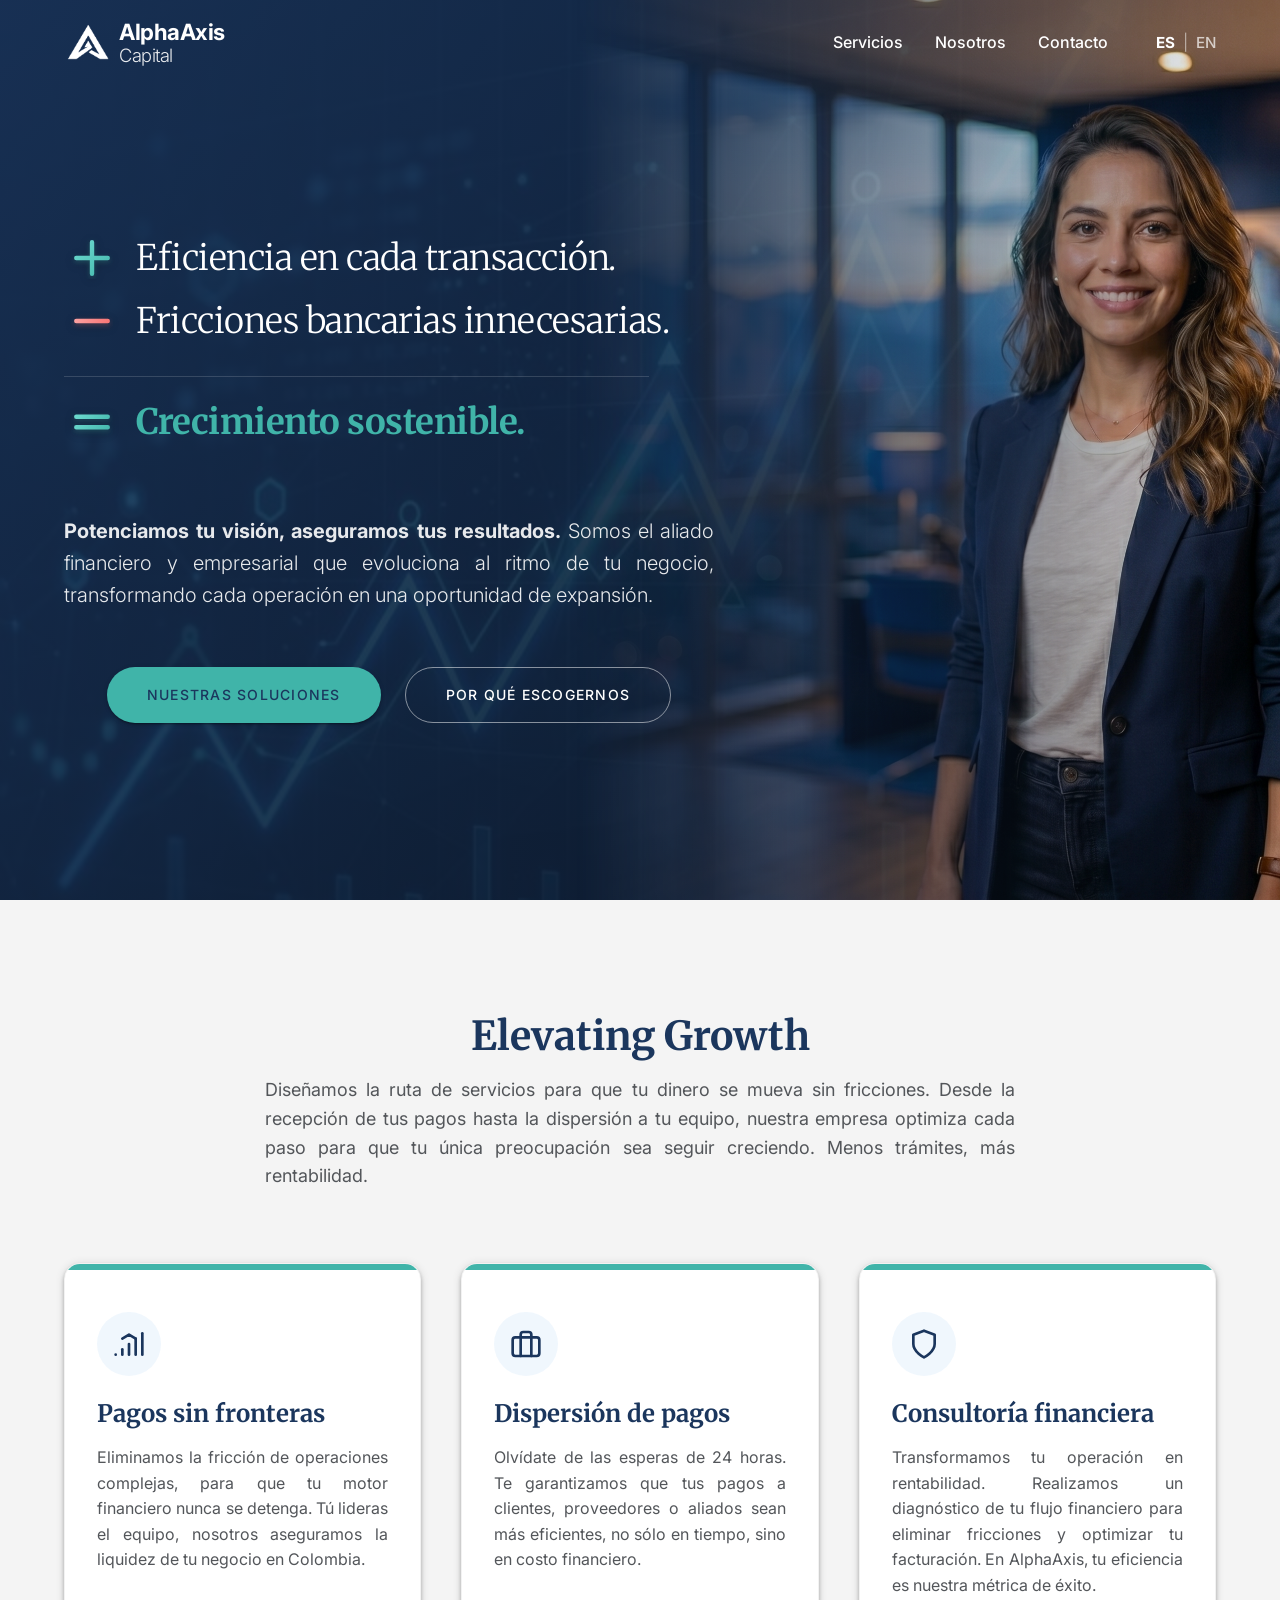
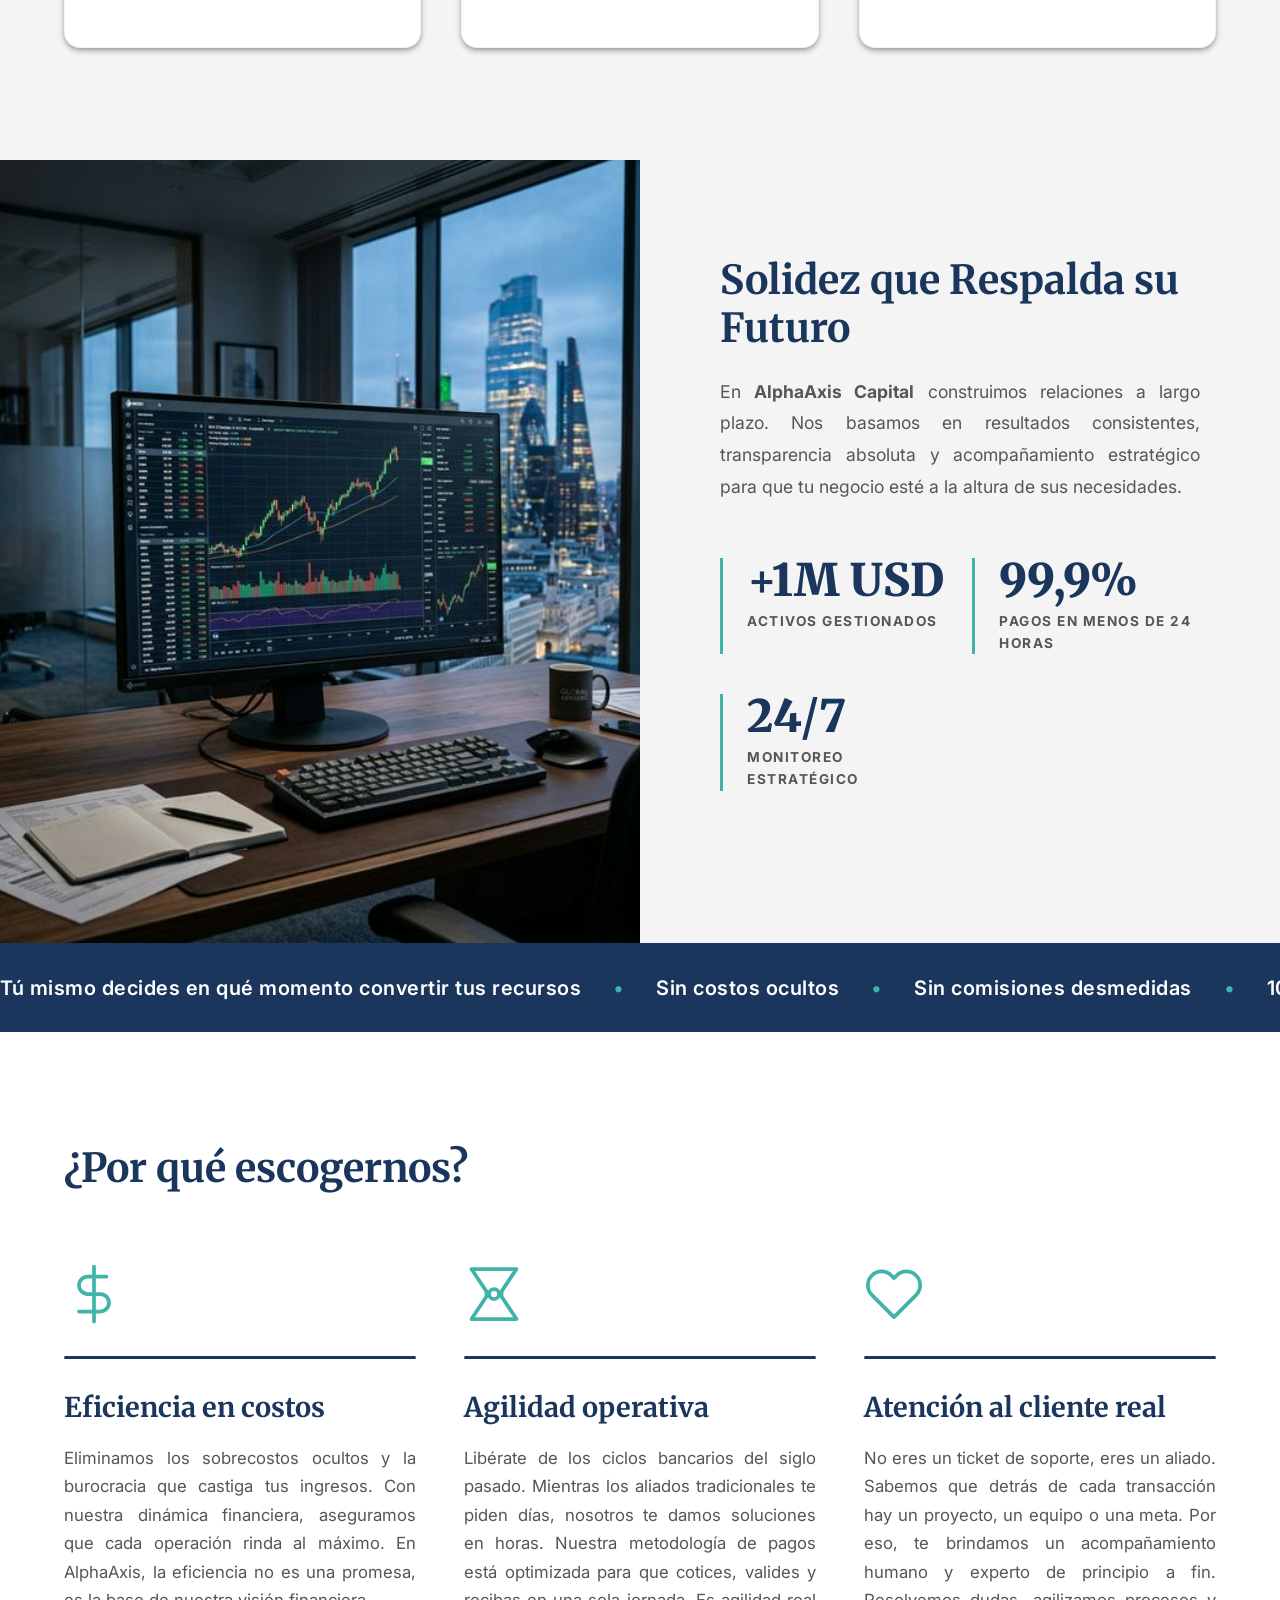
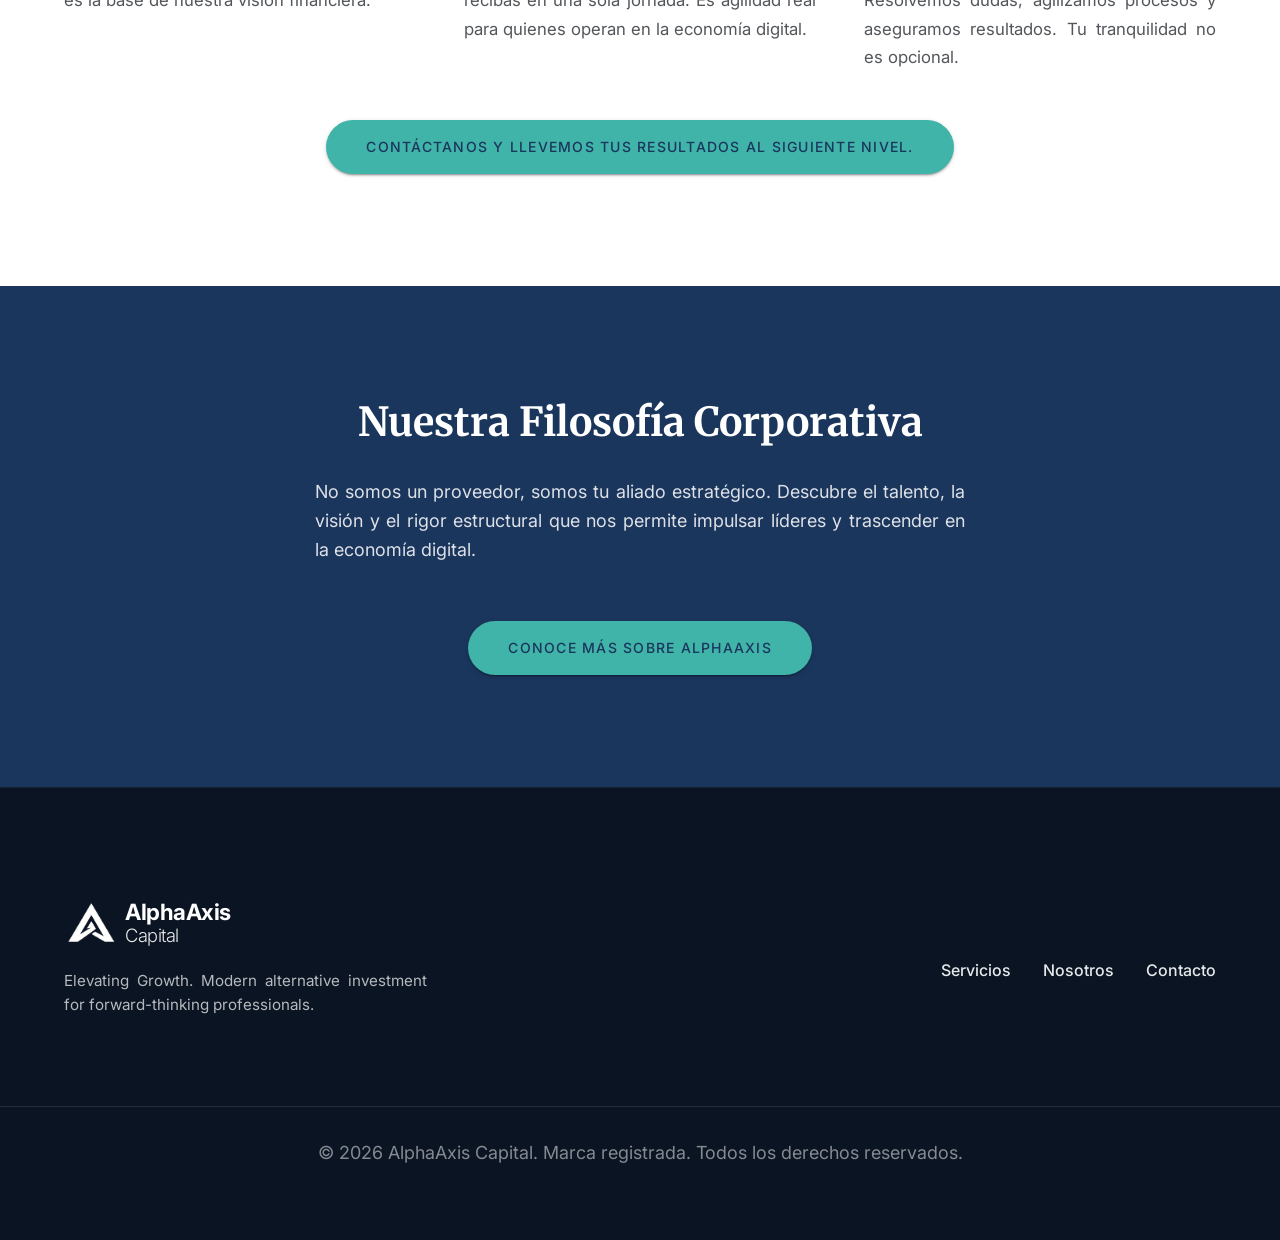
==== commit 2b8b362e: "version final" ====
--- a/index.html
+++ b/index.html
@@ -11,7 +11,7 @@
     <link rel="preconnect" href="https://fonts.gstatic.com" crossorigin>
     <link href="https://fonts.googleapis.com/css2?family=Inter:wght@300;400;500;600;700&family=Merriweather:wght@300;400;700;900&display=swap" rel="stylesheet">
     <!-- Custom Styles -->
-    <link rel="stylesheet" href="styles.css">
+    <link rel="stylesheet" href="css/styles.css">
 </head>
 <body>
 
@@ -29,7 +29,7 @@
             </button>
             <nav class="nav-menu" id="nav-menu">
                 <a href="#servicios" class="nav-link" data-i18n="nav_services">Servicios</a>
-                <a href="#confianza" class="nav-link" data-i18n="nav_firm">Nosotros</a>
+                <a href="pages/nosotros.html" class="nav-link" data-i18n="nav_firm">Nosotros</a>
                 <a href="https://wa.me/573045401512" target="_blank" class="nav-link" data-i18n="nav_contact">Contacto</a>
                 <div class="lang-switch">
                     <button id="lang-es" class="lang-btn active">ES</button>
@@ -37,23 +37,53 @@
                     <button id="lang-en" class="lang-btn">EN</button>
                 </div>
             </nav>
-            <button class="hamburger" id="hamburger" aria-label="Abrir Menú">
-                <span></span>
-                <span></span>
-                <span></span>
-            </button>
         </div>
     </header>
 
     <!-- Hero Section -->
     <section class="hero" id="inicio">
-        <div class="hero-background"></div>
+        <div class="hero-background">
+            <div class="hero-model"></div>
+        </div>
         <div class="container hero-container">
             <div class="hero-content reveal">
                 <h1 class="hero-title formula-title" data-i18n="hero_title">
-                    <div class="formula-line plus"><span class="op">+</span> <span class="text">Eficiencia en cada transacción.</span></div>
-                    <div class="formula-line minus"><span class="op">–</span> <span class="text">Fricciones bancarias innecesarias.</span></div>
-                    <div class="formula-line equals"><span class="op">=</span> <span class="text">Crecimiento sostenible.</span></div>
+                    <div class="formula-line plus">
+                        <span class="op">
+                            <svg width="48" height="48" viewBox="0 0 48 48" fill="none" xmlns="http://www.w3.org/2000/svg">
+                              <defs>
+                                <filter id="subtleGlowPlus" filterUnits="userSpaceOnUse" x="-10" y="-10" width="68" height="68"><feDropShadow dx="0" dy="2" stdDeviation="3" flood-color="#40B4A9" flood-opacity="0.3"/></filter>
+                                <linearGradient id="gradPlusSoft" x1="0" y1="0" x2="48" y2="48" gradientUnits="userSpaceOnUse"><stop stop-color="#73DFD4"/><stop offset="1" stop-color="#40B4A9"/></linearGradient>
+                              </defs>
+                              <path d="M24 6V42M6 24H42" stroke="url(#gradPlusSoft)" stroke-width="5" stroke-linecap="round" filter="url(#subtleGlowPlus)"/>
+                            </svg>
+                        </span>
+                        <span class="text">Eficiencia en cada transacción.</span>
+                    </div>
+                    <div class="formula-line minus">
+                        <span class="op">
+                            <svg width="48" height="48" viewBox="0 0 48 48" fill="none" xmlns="http://www.w3.org/2000/svg">
+                              <defs>
+                                <filter id="subtleGlowMinus" filterUnits="userSpaceOnUse" x="-10" y="-10" width="68" height="68"><feDropShadow dx="0" dy="2" stdDeviation="3" flood-color="#F87171" flood-opacity="0.3"/></filter>
+                                <linearGradient id="gradMinusSoft" x1="0" y1="20" x2="48" y2="28" gradientUnits="userSpaceOnUse"><stop stop-color="#FCA5A5"/><stop offset="1" stop-color="#F87171"/></linearGradient>
+                              </defs>
+                              <path d="M6 24H42" stroke="url(#gradMinusSoft)" stroke-width="5" stroke-linecap="round" filter="url(#subtleGlowMinus)"/>
+                            </svg>
+                        </span>
+                        <span class="text">Fricciones bancarias innecesarias.</span>
+                    </div>
+                    <div class="formula-line equals">
+                        <span class="op">
+                            <svg width="48" height="48" viewBox="0 0 48 48" fill="none" xmlns="http://www.w3.org/2000/svg">
+                              <defs>
+                                <filter id="subtleGlowEquals" filterUnits="userSpaceOnUse" x="-10" y="-10" width="68" height="68"><feDropShadow dx="0" dy="2" stdDeviation="3" flood-color="#40B4A9" flood-opacity="0.3"/></filter>
+                                <linearGradient id="gradEqualsSoft" x1="0" y1="10" x2="48" y2="38" gradientUnits="userSpaceOnUse"><stop stop-color="#73DFD4"/><stop offset="1" stop-color="#40B4A9"/></linearGradient>
+                              </defs>
+                              <path d="M6 18H42M6 30H42" stroke="url(#gradEqualsSoft)" stroke-width="5" stroke-linecap="round" filter="url(#subtleGlowEquals)"/>
+                            </svg>
+                        </span>
+                        <span class="text">Crecimiento sostenible.</span>
+                    </div>
                 </h1>
                 <p class="hero-subtitle" data-i18n="hero_subtitle"><strong>Potenciamos tu visión, aseguramos tus resultados.</strong> Somos el aliado financiero y empresarial que evoluciona al ritmo de tu negocio, transformando cada operación en una oportunidad de expansión.</p>
                 <div class="hero-buttons">
@@ -200,7 +230,7 @@
         <div class="container cta-container reveal">
             <h2 data-i18n="about_intro_title">Nuestra Filosofía Corporativa</h2>
             <p data-i18n="about_intro_p">No somos un proveedor, somos tu aliado estratégico. Descubre el talento, la visión y el rigor estructural que nos permite impulsar líderes y trascender en la economía digital.</p>
-            <a href="nosotros.html" class="btn btn-primary btn-large" data-i18n="about_intro_btn">Conoce más sobre AlphaAxis</a>
+            <a href="pages/nosotros.html" class="btn btn-primary btn-large" data-i18n="about_intro_btn">Conoce más sobre AlphaAxis</a>
         </div>
     </section>
 
@@ -216,7 +246,7 @@
             </div>
             <nav class="footer-links-simple">
                 <a href="#servicios" data-i18n="nav_services">Servicios</a>
-                <a href="#confianza" data-i18n="nav_firm">Nosotros</a>
+                <a href="pages/nosotros.html" data-i18n="nav_firm">Nosotros</a>
                 <a href="https://wa.me/573045401512" target="_blank" data-i18n="nav_contact">Contacto</a>
             </nav>
         </div>
@@ -226,6 +256,6 @@
     </footer>
 
     <!-- Custom JavaScript -->
-    <script src="script.js"></script>
+    <script src="js/script.js"></script>
 </body>
 </html>
--- a/css/styles.css
+++ b/css/styles.css
@@ -0,0 +1,1163 @@
+/* Custom Properties - Brand Palette */
+:root {
+    --horizon-blue: #1B365D;
+    --summit-white: #F4F4F4;
+    --granite-grey: #53565A;
+    --aspen-green: #40B4A9; /* Aspen Green - Un tono verde corporativo acorde al manual */
+    --white: #FFFFFF;
+    --black: #0A1423; /* Darker variant of Horizon Blue for pure contrast */
+    
+    --font-sans: 'Inter', system-ui, -apple-system, sans-serif;
+    --font-serif: 'Merriweather', 'Playfair Display', serif;
+    
+    --transition-fast: 0.2s cubic-bezier(0.4, 0.0, 0.2, 1);
+    --transition-smooth: 0.3s cubic-bezier(0.4, 0.0, 0.2, 1);
+}
+
+/* Reset */
+* {
+    margin: 0;
+    padding: 0;
+    box-sizing: border-box;
+}
+
+html {
+    scroll-behavior: smooth;
+}
+
+body {
+    font-family: var(--font-sans);
+    color: var(--granite-grey);
+    background-color: var(--summit-white);
+    line-height: 1.6;
+    overflow-x: hidden;
+}
+
+/* Container */
+.container {
+    max-width: 1280px;
+    margin: 0 auto;
+    padding: 0 5%;
+}
+
+/* Typography */
+h1, h2, h3, h4 {
+    font-family: var(--font-serif);
+    color: var(--horizon-blue);
+    line-height: 1.2;
+}
+
+h2 {
+    font-size: 2.5rem;
+    margin-bottom: 1rem;
+}
+
+p {
+    font-size: 1.125rem;
+    margin-bottom: 1.5rem;
+    text-align: justify;
+}
+
+/* Material UI Buttons */
+.btn {
+    display: inline-flex;
+    align-items: center;
+    justify-content: center;
+    padding: 0.75rem 2rem;
+    border-radius: 100px; /* Material 3 Pill */
+    font-weight: 500;
+    font-size: 0.875rem;
+    text-transform: uppercase;
+    letter-spacing: 1.25px;
+    text-decoration: none;
+    transition: all var(--transition-smooth);
+    cursor: pointer;
+    border: none;
+    box-shadow: 0 3px 1px -2px rgba(0,0,0,0.2), 0 2px 2px 0 rgba(0,0,0,0.14), 0 1px 5px 0 rgba(0,0,0,0.12); /* Material Elevation 2 */
+}
+
+.btn-primary {
+    background-color: var(--aspen-green);
+    color: var(--horizon-blue);
+}
+
+.btn-primary:hover {
+    background-color: #559AD4;
+    box-shadow: 0 2px 4px -1px rgba(0,0,0,0.2), 0 4px 5px 0 rgba(0,0,0,0.14), 0 1px 10px 0 rgba(0,0,0,0.12); /* Material Elevation 4 */
+    transform: translateY(-1px);
+}
+
+.btn-secondary {
+    background-color: transparent;
+    color: var(--white);
+    border: 1px solid rgba(255,255,255,0.5);
+    box-shadow: none;
+}
+
+.btn-secondary:hover {
+    background-color: rgba(255, 255, 255, 0.1);
+    border-color: var(--white);
+}
+
+.btn-large {
+    padding: 1rem 2.5rem;
+}
+
+/* Navbar */
+.navbar {
+    position: fixed;
+    top: 0;
+    left: 0;
+    width: 100%;
+    z-index: 1000;
+    transition: background-color var(--transition-smooth), box-shadow var(--transition-smooth), filter var(--transition-smooth);
+    padding: 1.25rem 0;
+    background-color: transparent;
+}
+
+.navbar.scrolled {
+    background-color: rgba(255, 255, 255, 0.98);
+    backdrop-filter: blur(10px);
+    -webkit-backdrop-filter: blur(10px);
+    padding: 1.25rem 0;
+    box-shadow: 0 4px 5px 0 rgba(0,0,0,0.14), 0 1px 10px 0 rgba(0,0,0,0.12), 0 2px 4px -1px rgba(0,0,0,0.2); /* Material App Bar Elevation */
+}
+
+.nav-container {
+    display: flex;
+    justify-content: space-between;
+    align-items: center;
+}
+
+/* Logo */
+.logo {
+    display: flex;
+    align-items: center;
+    gap: 0.5rem;
+    text-decoration: none;
+    color: var(--white);
+    transition: var(--transition-fast);
+}
+
+.navbar.scrolled .logo, .footer-logo.logo {
+    color: var(--horizon-blue);
+}
+
+.logo-icon {
+    display: flex;
+    align-items: center;
+    justify-content: center;
+    position: relative;
+}
+
+.logo-text {
+    font-family: var(--font-sans);
+    font-size: 1.4rem;
+    font-weight: 700;
+    letter-spacing: -0.5px;
+    display: flex;
+    flex-direction: column;
+    align-items: flex-start;
+    line-height: 1.1;
+}
+
+.logo-text span {
+    font-weight: 300;
+    font-size: 1.15rem;
+    opacity: 0.9;
+}
+
+/* Nav Menu */
+.nav-menu {
+    display: flex;
+    align-items: center;
+    gap: 2rem;
+}
+
+.nav-link {
+    text-decoration: none;
+    color: var(--white);
+    font-weight: 500;
+    font-size: 1rem;
+    transition: var(--transition-fast);
+    position: relative;
+}
+
+.navbar.scrolled .nav-link {
+    color: var(--horizon-blue);
+}
+
+.nav-link::after {
+    content: '';
+    position: absolute;
+    width: 0;
+    height: 2px;
+    bottom: -4px;
+    left: 0;
+    background-color: var(--aspen-green);
+    transition: var(--transition-fast);
+}
+
+.nav-link:hover::after {
+    width: 100%;
+}
+
+/* Hamburger */
+.hamburger {
+    display: none;
+    flex-direction: column;
+    gap: 6px;
+    background: none;
+    border: none;
+    cursor: pointer;
+    z-index: 1001;
+}
+
+.hamburger span {
+    display: block;
+    width: 28px;
+    height: 2px;
+    background-color: var(--white);
+    transition: var(--transition-fast);
+}
+
+.navbar.scrolled .hamburger span {
+    background-color: var(--horizon-blue);
+}
+
+/* Hero Section */
+.hero {
+    position: relative;
+    min-height: 100vh;
+    display: flex;
+    flex-direction: column;
+    justify-content: center;
+    align-items: center;
+    padding-top: 120px;
+    padding-bottom: 60px;
+    background-color: var(--black);
+    overflow: hidden;
+}
+
+.hero-container {
+    margin-top: auto;
+    margin-bottom: auto;
+    width: 100%;
+}
+
+.hero-background {
+    position: absolute;
+    top: 0;
+    left: 0;
+    width: 100%;
+    height: 100%;
+    background-image: url('../img/stock_market_hero.png');
+    background-size: cover;
+    background-position: center;
+    z-index: 1;
+}
+
+/* Gradient overlay for better text readability */
+.hero-background::after {
+    content: '';
+    position: absolute;
+    top: 0;
+    left: 0;
+    width: 100%;
+    height: 100%;
+    background: linear-gradient(135deg, rgba(27, 54, 93, 0.85) 0%, rgba(10, 20, 35, 0.95) 100%);
+    z-index: 2;
+    pointer-events: none;
+}
+
+.hero-model {
+    position: absolute;
+    right: 0;
+    bottom: 0;
+    width: 55%;
+    height: 100%;
+    background-image: url('../img/modelo.jpeg');
+    background-size: cover;
+    background-position: center top;
+    -webkit-mask-image: linear-gradient(to left, rgba(0,0,0,1) 0%, rgba(0,0,0,0) 100%);
+    mask-image: linear-gradient(to left, rgba(0,0,0,1) 0%, rgba(0,0,0,0) 100%);
+    z-index: 3;
+    opacity: 1;
+}
+
+.hero-container {
+    position: relative;
+    z-index: 3;
+}
+
+.hero-content {
+    max-width: 650px;
+    position: relative;
+    z-index: 4;
+    margin: 0;
+    display: flex;
+    flex-direction: column;
+    align-items: stretch;
+    text-align: left;
+}
+
+.hero-title {
+    color: var(--white);
+    font-size: 4rem;
+    font-weight: 900;
+    margin-bottom: 1.5rem;
+    letter-spacing: -1px;
+}
+
+/* Formula Title Design */
+.formula-title {
+    display: flex;
+    flex-direction: column;
+    gap: 0.8rem;
+    margin-bottom: 2rem;
+}
+
+.formula-line {
+    display: flex;
+    align-items: center;
+    justify-content: flex-start;
+    margin-bottom: 0.5rem;
+    width: 100%;
+}
+
+.formula-line .op {
+    font-family: var(--font-sans);
+    font-size: 3.5rem;
+    font-weight: 300;
+    margin-right: 1.2rem;
+    width: 3.5rem;
+    display: flex;
+    justify-content: center;
+    color: var(--aspen-green);
+    line-height: 1;
+}
+
+.formula-line.minus .op {
+    color: #F87171; /* Subtle red for friction */
+}
+
+.formula-line.equals {
+    margin-top: 0.8rem;
+    padding-top: 1.5rem;
+    border-top: 1px solid rgba(255, 255, 255, 0.15);
+    max-width: 90%;
+}
+
+.formula-line span.op {
+    display: flex;
+    justify-content: center;
+    align-items: center;
+    margin-right: 1.5rem;
+    width: 3.5rem;
+    flex-shrink: 0;
+}
+
+.formula-line span.op svg {
+    width: 100%;
+    height: auto;
+    max-width: 42px;
+    filter: drop-shadow(0px 2px 4px rgba(0,0,0,0.25)); /* Subtle depth */
+}
+
+.formula-line span.text {
+    font-size: 2.5rem;
+}
+
+@media (max-width: 1400px) {
+    .formula-line span.op { font-size: 2.5rem; margin-right: 1rem; }
+    .formula-line span.text { font-size: 2.2rem; }
+}
+
+@media (max-height: 800px) {
+    .formula-line span.op { font-size: 2.2rem; margin-right: 1rem; }
+    .formula-line span.text { font-size: 1.8rem; }
+    .hero-subtitle { font-size: 1.1rem; }
+}
+
+.formula-line .text {
+    font-size: 1.8rem;
+    font-family: var(--font-serif);
+    font-weight: 300;
+    line-height: 1.2;
+    color: var(--white);
+    letter-spacing: -0.5px;
+}
+
+.formula-line.equals .text {
+    font-weight: 700;
+    color: var(--aspen-green);
+}
+
+.hero-subtitle {
+    font-size: 1.25rem;
+    color: rgba(255, 255, 255, 0.9);
+    margin-top: 2rem;
+    font-weight: 300;
+    text-align: justify;
+}
+
+.hero-buttons {
+    display: flex;
+    gap: 1.5rem;
+    margin-top: 2rem;
+    justify-content: center;
+    width: 100%;
+}
+
+/* Services Section */
+.services {
+    padding: 7rem 0;
+    background-color: var(--summit-white);
+}
+
+.section-header {
+    text-align: center;
+    margin-bottom: 4.5rem;
+    max-width: 750px;
+    margin-left: auto;
+    margin-right: auto;
+}
+
+.services-grid {
+    display: grid;
+    grid-template-columns: repeat(auto-fit, minmax(320px, 1fr));
+    gap: 2.5rem;
+}
+
+/* Material Design Cards */
+.service-card {
+    background-color: var(--white);
+    border-radius: 16px; /* Material 3 */
+    padding: 3rem 2rem;
+    box-shadow: 0 4px 5px 0 rgba(0,0,0,0.14), 0 1px 10px 0 rgba(0,0,0,0.12), 0 2px 4px -1px rgba(0,0,0,0.2); /* Material Elevation 4 */
+    transition: all var(--transition-smooth);
+    position: relative;
+    overflow: hidden;
+    z-index: 1;
+    border: 1px solid rgba(0,0,0,0.05);
+}
+
+.service-card::before {
+    content: '';
+    position: absolute;
+    top: 0;
+    left: 0;
+    width: 100%;
+    height: 6px;
+    background-color: var(--aspen-green);
+    transition: all var(--transition-smooth);
+    z-index: -1;
+}
+
+.service-card:hover {
+    transform: translateY(-6px);
+    box-shadow: 0 8px 10px 1px rgba(0,0,0,0.14), 0 3px 14px 2px rgba(0,0,0,0.12), 0 5px 5px -3px rgba(0,0,0,0.2); /* Material Elevation 8 */
+}
+
+.service-card:hover::before {
+    transform: scaleX(1);
+}
+
+.icon-wrapper {
+    width: 64px;
+    height: 64px;
+    border-radius: 50%;
+    background-color: rgba(108, 172, 228, 0.1);
+    color: var(--horizon-blue);
+    display: flex;
+    align-items: center;
+    justify-content: center;
+    margin-bottom: 1.5rem;
+    transition: var(--transition-smooth);
+}
+
+.service-card:hover .icon-wrapper {
+    background-color: var(--horizon-blue);
+    color: var(--aspen-green);
+}
+
+.service-card h3 {
+    margin-bottom: 1rem;
+    font-size: 1.5rem;
+}
+
+.service-card p {
+    color: var(--granite-grey);
+    font-size: 1rem;
+    margin-bottom: 0;
+}
+
+/* Trust Section Redesign */
+.trust {
+    padding: 0;
+    position: relative;
+    background-color: var(--white);
+}
+
+.trust-wrapper {
+    display: grid;
+    grid-template-columns: 1fr 1fr;
+    min-height: 700px;
+    align-items: stretch;
+}
+
+.trust-image-box {
+    position: relative;
+    width: 100%;
+    height: 100%;
+    overflow: hidden;
+}
+
+.trust-corporate-img {
+    position: absolute;
+    top: 0;
+    left: 0;
+    width: 100%;
+    height: 100%;
+    object-fit: cover;
+    transition: transform 10s ease;
+}
+
+.trust-wrapper:hover .trust-corporate-img {
+    transform: scale(1.05); /* Slow premium zoom effect */
+}
+
+/* Content Box (Right side) */
+.trust-content-box {
+    padding: 6rem 5rem;
+    display: flex;
+    flex-direction: column;
+    justify-content: center;
+    background-color: var(--summit-white);
+    position: relative;
+    min-width: 0;
+    max-width: 100%;
+}
+
+.trust-content-box h2 {
+    color: var(--horizon-blue);
+    font-size: 2.5rem;
+    margin-bottom: 1.5rem;
+}
+
+.trust-content-box p {
+    color: var(--granite-grey);
+    font-size: 1.1rem;
+    margin-bottom: 3.5rem;
+    line-height: 1.8;
+}
+
+.stats-grid {
+    display: grid;
+    grid-template-columns: repeat(auto-fit, minmax(180px, 1fr));
+    gap: 2.5rem 1.5rem;
+    margin-bottom: 3.5rem;
+}
+
+.stat-item {
+    display: flex;
+    flex-direction: column;
+    border-left: 3px solid var(--aspen-green);
+    padding-left: 1.5rem;
+    transition: var(--transition-smooth);
+}
+
+.stat-item:hover {
+    transform: translateX(10px);
+}
+
+/* Full-width Horizontal Marquee Slider */
+.fullwidth-marquee {
+    overflow: hidden;
+    position: relative;
+    display: flex;
+    align-items: center;
+    width: 100%;
+    background-color: var(--horizon-blue);
+    padding: 1.8rem 0;
+}
+
+.stat-marquee-track {
+    display: flex;
+    white-space: nowrap;
+    animation: statMarquee 25s linear infinite;
+    align-items: center;
+    width: max-content;
+}
+
+.stat-marquee-track:hover {
+    animation-play-state: paused;
+}
+
+.sm-text {
+    font-size: 1.25rem;
+    font-weight: 600;
+    color: var(--white);
+    letter-spacing: 0.5px;
+}
+
+.sm-dot {
+    margin: 0 2rem;
+    color: var(--aspen-green);
+    font-size: 1.25rem;
+}
+
+@keyframes statMarquee {
+    0% { transform: translateX(0); }
+    100% { transform: translateX(-50%); } 
+}
+
+.stat-number {
+    font-size: 2.8rem;
+    font-weight: 900;
+    color: var(--horizon-blue);
+    font-family: var(--font-serif);
+    line-height: 1;
+    margin-bottom: 0.5rem;
+}
+
+.stat-label {
+    font-size: 0.85rem;
+    font-weight: 700;
+    color: var(--granite-grey);
+    text-transform: uppercase;
+    letter-spacing: 1.5px;
+}
+
+/* Why Choose Us Section */
+.why-us {
+    padding: 7rem 0;
+    background-color: var(--white);
+}
+
+.text-left {
+    text-align: left !important;
+    margin-left: 0 !important;
+    max-width: none !important;
+}
+
+.text-center {
+    text-align: center;
+}
+
+.why-grid {
+    display: grid;
+    grid-template-columns: repeat(auto-fit, minmax(300px, 1fr));
+    gap: 4rem 3rem;
+    margin-bottom: 2rem;
+}
+
+.why-card {
+    display: flex;
+    flex-direction: column;
+    align-items: flex-start;
+}
+
+.why-icon {
+    margin-bottom: 1.5rem;
+}
+
+.feature-icon {
+    stroke: var(--aspen-green);
+    transition: transform var(--transition-smooth), stroke var(--transition-smooth);
+}
+
+.why-card:hover .feature-icon {
+    transform: scale(1.1) translateY(-5px);
+    stroke: var(--horizon-blue);
+}
+
+.why-divider {
+    width: 100%;
+    height: 3px;
+    background-color: var(--horizon-blue);
+    margin-bottom: 2rem;
+    border-radius: 2px;
+    transition: background-color var(--transition-smooth);
+}
+
+.why-card:hover .why-divider {
+    background-color: var(--aspen-green);
+}
+
+.why-card h3 {
+    font-size: 1.7rem;
+    color: var(--horizon-blue);
+    margin-bottom: 1.25rem;
+}
+
+.why-card p {
+    color: var(--granite-grey);
+    font-size: 1.05rem;
+    line-height: 1.7;
+    margin-bottom: 0;
+}
+
+/* CTA Section */
+.cta {
+    padding: 7rem 0;
+    background-color: var(--horizon-blue);
+    text-align: center;
+    color: var(--white);
+}
+
+.cta h2 {
+    color: var(--white);
+    margin-bottom: 2rem;
+}
+
+.cta p {
+    color: rgba(255, 255, 255, 0.85);
+    max-width: 650px;
+    margin: 0 auto 3.5rem;
+}
+
+.footer {
+    background-color: var(--black);
+    color: var(--white);
+    padding: 7rem 0 3rem;
+    border-top: 1px solid rgba(255, 255, 255, 0.05);
+}
+
+.footer-container {
+    display: grid;
+    grid-template-columns: 1fr 2fr;
+    gap: 4rem;
+    margin-bottom: 4rem;
+}
+
+.footer .logo-text {
+    color: var(--white);
+}
+
+.footer-brand p {
+    margin-top: 1.5rem;
+    font-size: 0.95rem;
+    color: rgba(255, 255, 255, 0.7);
+}
+
+.footer-links-simple {
+    display: flex;
+    gap: 2rem;
+    flex-wrap: wrap;
+    justify-content: flex-end;
+    align-items: center;
+    flex: 2;
+}
+
+.footer-links-simple a {
+    color: rgba(255, 255, 255, 0.9);
+    text-decoration: none;
+    font-size: 1rem;
+    font-weight: 500;
+    transition: color var(--transition-smooth);
+}
+
+.footer-links-simple a:hover {
+    color: var(--horizon-blue);
+}
+
+.footer-bottom {
+    display: flex;
+    justify-content: center;
+    align-items: center;
+    padding-top: 2rem;
+    border-top: 1px solid rgba(255, 255, 255, 0.1);
+    font-size: 0.9rem;
+}
+
+.footer-bottom p {
+    text-align: center;
+    width: 100%;
+    color: rgba(255, 255, 255, 0.5);
+}
+
+/* Reveal Animations */
+.reveal {
+    opacity: 0;
+    transform: translateY(30px);
+    transition: all 0.8s cubic-bezier(0.16, 1, 0.3, 1);
+}
+
+.reveal.active {
+    opacity: 1;
+    transform: translateY(0) scale(1);
+}
+
+/* Responsive */
+@media (max-width: 992px) {
+    .hero-model {
+        width: 100%;
+        opacity: 0.5;
+        -webkit-mask-image: linear-gradient(to top, rgba(0,0,0,1) 0%, rgba(0,0,0,0) 80%);
+        mask-image: linear-gradient(to top, rgba(0,0,0,1) 0%, rgba(0,0,0,0) 80%);
+    }
+    
+    .trust-wrapper {
+        grid-template-columns: 1fr; /* Stack vertically */
+    }
+    
+    .trust-image-box {
+        height: 450px; /* Fixed height for image on mobile */
+    }
+    
+    .trust-content-box {
+        padding: 4rem 2rem;
+    }
+    
+    .footer-container {
+        grid-template-columns: 1fr;
+    }
+}
+
+@media (max-width: 768px) {
+    .stats-grid {
+        grid-template-columns: 1fr;
+        gap: 2rem;
+    }
+
+    .hero-title {
+        font-size: 3rem;
+    }
+    
+    .formula-title {
+        gap: 0.5rem;
+    }
+    
+    .formula-line .op {
+        font-size: 2.5rem;
+        width: 2.5rem;
+        margin-right: 0.8rem;
+    }
+    
+    .formula-line .text {
+        font-size: 1.4rem;
+    }
+    
+    .nav-menu {
+        position: fixed;
+        top: 0;
+        right: -100%;
+        width: 80%;
+        height: 100vh;
+        background-color: var(--horizon-blue);
+        flex-direction: column;
+        justify-content: center;
+        transition: var(--transition-smooth);
+        box-shadow: -10px 0 30px rgba(0,0,0,0.2);
+    }
+    
+    .nav-menu.active {
+        right: 0;
+    }
+    
+    .nav-link {
+        color: var(--white);
+        font-size: 1.25rem;
+    }
+
+    .navbar.scrolled .nav-link {
+        color: var(--white);
+    }
+    
+    .hamburger {
+        display: flex;
+    }
+
+    .hamburger.active span:nth-child(1) {
+        transform: translateY(8px) rotate(45deg);
+        background-color: var(--white) !important;
+    }
+    
+    .hamburger.active span:nth-child(2) {
+        opacity: 0;
+    }
+    
+    .hamburger.active span:nth-child(3) {
+        transform: translateY(-8px) rotate(-45deg);
+        background-color: var(--white) !important;
+    }
+    
+    .hero-buttons {
+        flex-direction: column;
+    }
+    
+    .footer-links {
+        grid-template-columns: 1fr;
+    }
+    
+    .lang-switch {
+        margin-left: 0;
+        margin-top: 1rem;
+        justify-content: center;
+    }
+}
+
+/* Language Switcher */
+.lang-switch {
+    display: flex;
+    align-items: center;
+    gap: 0.5rem;
+    margin-left: 1rem;
+}
+
+.lang-btn {
+    background: none;
+    border: none;
+    color: var(--white);
+    font-size: 0.95rem;
+    font-weight: 500;
+    cursor: pointer;
+    transition: var(--transition-fast);
+    opacity: 0.7;
+    font-family: var(--font-sans);
+}
+
+.navbar.scrolled .lang-btn {
+    color: var(--granite-grey);
+}
+
+.lang-btn.active {
+    opacity: 1;
+    font-weight: 700;
+}
+
+.navbar.scrolled .lang-btn.active {
+    color: var(--horizon-blue);
+}
+
+.lang-btn:hover {
+    opacity: 1;
+}
+
+.lang-sep {
+    color: var(--white);
+    opacity: 0.5;
+}
+
+.navbar.scrolled .lang-sep {
+    color: var(--granite-grey);
+}
+
+/* Logo Dynamic Filtering */
+.logo-image {
+    max-height: 40px;
+    width: auto;
+    transition: filter var(--transition-fast);
+}
+
+/* In hero section (transparent navbar) */
+#navbar:not(.scrolled) .logo-image {
+    filter: brightness(0) invert(1);
+}
+
+/* In footer */
+.footer-logo .logo-image {
+    filter: brightness(0) invert(1);
+    max-height: 45px;
+}
+
+/* --------------------------------------
+   About Us Page (nosotros.html)
+---------------------------------------*/
+.about-hero {
+    padding: 12rem 0 8rem;
+    position: relative;
+    background-color: var(--black);
+    color: var(--white);
+    text-align: center;
+    overflow: hidden;
+}
+
+.about-hero h1 {
+    color: var(--white);
+    font-size: 3.5rem;
+    margin-bottom: 1.5rem;
+    font-weight: 700;
+}
+
+.about-hero p {
+    font-size: 1.25rem;
+    max-width: 700px;
+    margin: 0 auto;
+    color: rgba(255,255,255,0.85);
+    line-height: 1.6;
+    text-align: center;
+}
+
+.about-content {
+    padding: 7rem 0;
+    background-color: var(--summit-white);
+}
+
+.mv-grid {
+    display: grid;
+    grid-template-columns: repeat(auto-fit, minmax(300px, 1fr));
+    gap: 4rem;
+    margin-bottom: 6rem;
+}
+
+.mv-card {
+    background: var(--white);
+    padding: 3rem;
+    border-radius: 12px;
+    box-shadow: 0 4px 6px rgba(0,0,0,0.05);
+    border-top: 4px solid var(--aspen-green);
+    transition: transform var(--transition-smooth), box-shadow var(--transition-smooth);
+}
+
+.mv-card:hover {
+    transform: translateY(-5px);
+    box-shadow: 0 10px 20px rgba(0,0,0,0.1);
+}
+
+.mv-card h2 {
+    color: var(--black);
+    margin-bottom: 1.5rem;
+    font-size: 2rem;
+    font-weight: 700;
+}
+
+.mv-card p {
+    font-size: 1.1rem;
+    line-height: 1.8;
+    color: var(--granite-grey);
+    margin-bottom: 0;
+    text-align: justify;
+}
+
+.values-section {
+    text-align: center;
+}
+
+.values-grid {
+    display: grid;
+    grid-template-columns: repeat(auto-fit, minmax(280px, 1fr));
+    gap: 2rem;
+}
+
+.value-card {
+    background-color: var(--summit-white);
+    padding: 3rem 2rem;
+    border-radius: 12px;
+    box-shadow: 0 4px 6px rgba(0,0,0,0.05);
+    transition: transform var(--transition-smooth), box-shadow var(--transition-smooth);
+    display: flex;
+    flex-direction: column;
+    align-items: center;
+    border-top: 4px solid var(--horizon-blue);
+}
+
+.value-card:hover {
+    transform: translateY(-5px);
+    box-shadow: 0 10px 20px rgba(0,0,0,0.1);
+}
+
+.value-icon {
+    width: 65px;
+    height: 65px;
+    background-color: rgba(108, 172, 228, 0.1);
+    border-radius: 50%;
+    display: flex;
+    align-items: center;
+    justify-content: center;
+    color: var(--horizon-blue);
+    margin-bottom: 1.5rem;
+}
+
+.value-card h3 {
+    color: var(--black);
+    margin-bottom: 1rem;
+    font-size: 1.4rem;
+    font-weight: 700;
+}
+
+.value-card p {
+    font-size: 1.05rem;
+    color: var(--granite-grey);
+    line-height: 1.6;
+    text-align: center;
+}
+
+/* --------------------------------------
+   Responsive / Mobile Layout
+---------------------------------------*/
+@media (max-width: 992px) {
+    .hamburger { display: flex; }
+    
+    .nav-menu {
+        position: fixed;
+        top: 80px;
+        left: -100%;
+        width: 100%;
+        height: calc(100vh - 80px);
+        background-color: var(--white);
+        flex-direction: column;
+        align-items: center;
+        justify-content: flex-start;
+        padding-top: 4rem;
+        gap: 2.5rem;
+        transition: left var(--transition-smooth);
+        border-top: 1px solid rgba(0,0,0,0.05);
+        z-index: 1000;
+    }
+    
+    .nav-menu.active {
+        left: 0;
+    }
+    
+    .nav-link {
+        color: var(--horizon-blue) !important;
+        font-size: 1.35rem;
+        font-weight: 600;
+    }
+
+    .lang-switch {
+        margin-top: 2rem;
+    }
+    
+    .lang-sep, .lang-btn {
+        color: var(--granite-grey) !important;
+    }
+    .lang-btn.active {
+        color: var(--horizon-blue) !important;
+    }
+
+    #navbar:not(.scrolled) .hamburger span {
+        background-color: var(--white);
+    }
+    
+    /* Layout Adjustments */
+    .trust-wrapper { grid-template-columns: 1fr; }
+    .trust-image-box { min-height: 400px; }
+    .footer-container { grid-template-columns: 1fr; text-align: center; gap: 2rem; }
+    .footer-links-simple { justify-content: center; margin-top: 1rem; }
+    
+    /* Typography Adjustments */
+    .hero-title, .about-hero h1 { font-size: 2.8rem; }
+    .formula-line span.op { font-size: 2.5rem; margin-right: 0.8rem; }
+    .formula-line span.text { font-size: 2.2rem; }
+    .section-header h2 { font-size: 2.2rem; }
+}
+
+@media (max-width: 480px) {
+    .container { padding: 0 1.5rem; }
+    .hero-title, .about-hero h1 { font-size: 2.4rem; }
+    .formula-line span.op { font-size: 2rem; margin-right: 0.5rem; }
+    .formula-line span.text { font-size: 1.8rem; }
+    .hero-subtitle { font-size: 1.1rem; }
+    .stat-number { font-size: 2.5rem; }
+    
+    .hero-buttons { flex-direction: column; width: 100%; }
+    .hero-buttons .btn { width: 100%; text-align: center; }
+
+    .services, .trust, .why-us, .cta, .about-hero, .about-content { padding: 4rem 0 !important; }
+    .footer { padding: 4rem 0 2rem !important; }
+    .mv-grid { gap: 2rem; }
+    .services-grid { grid-template-columns: 1fr; gap: 2rem; }
+}
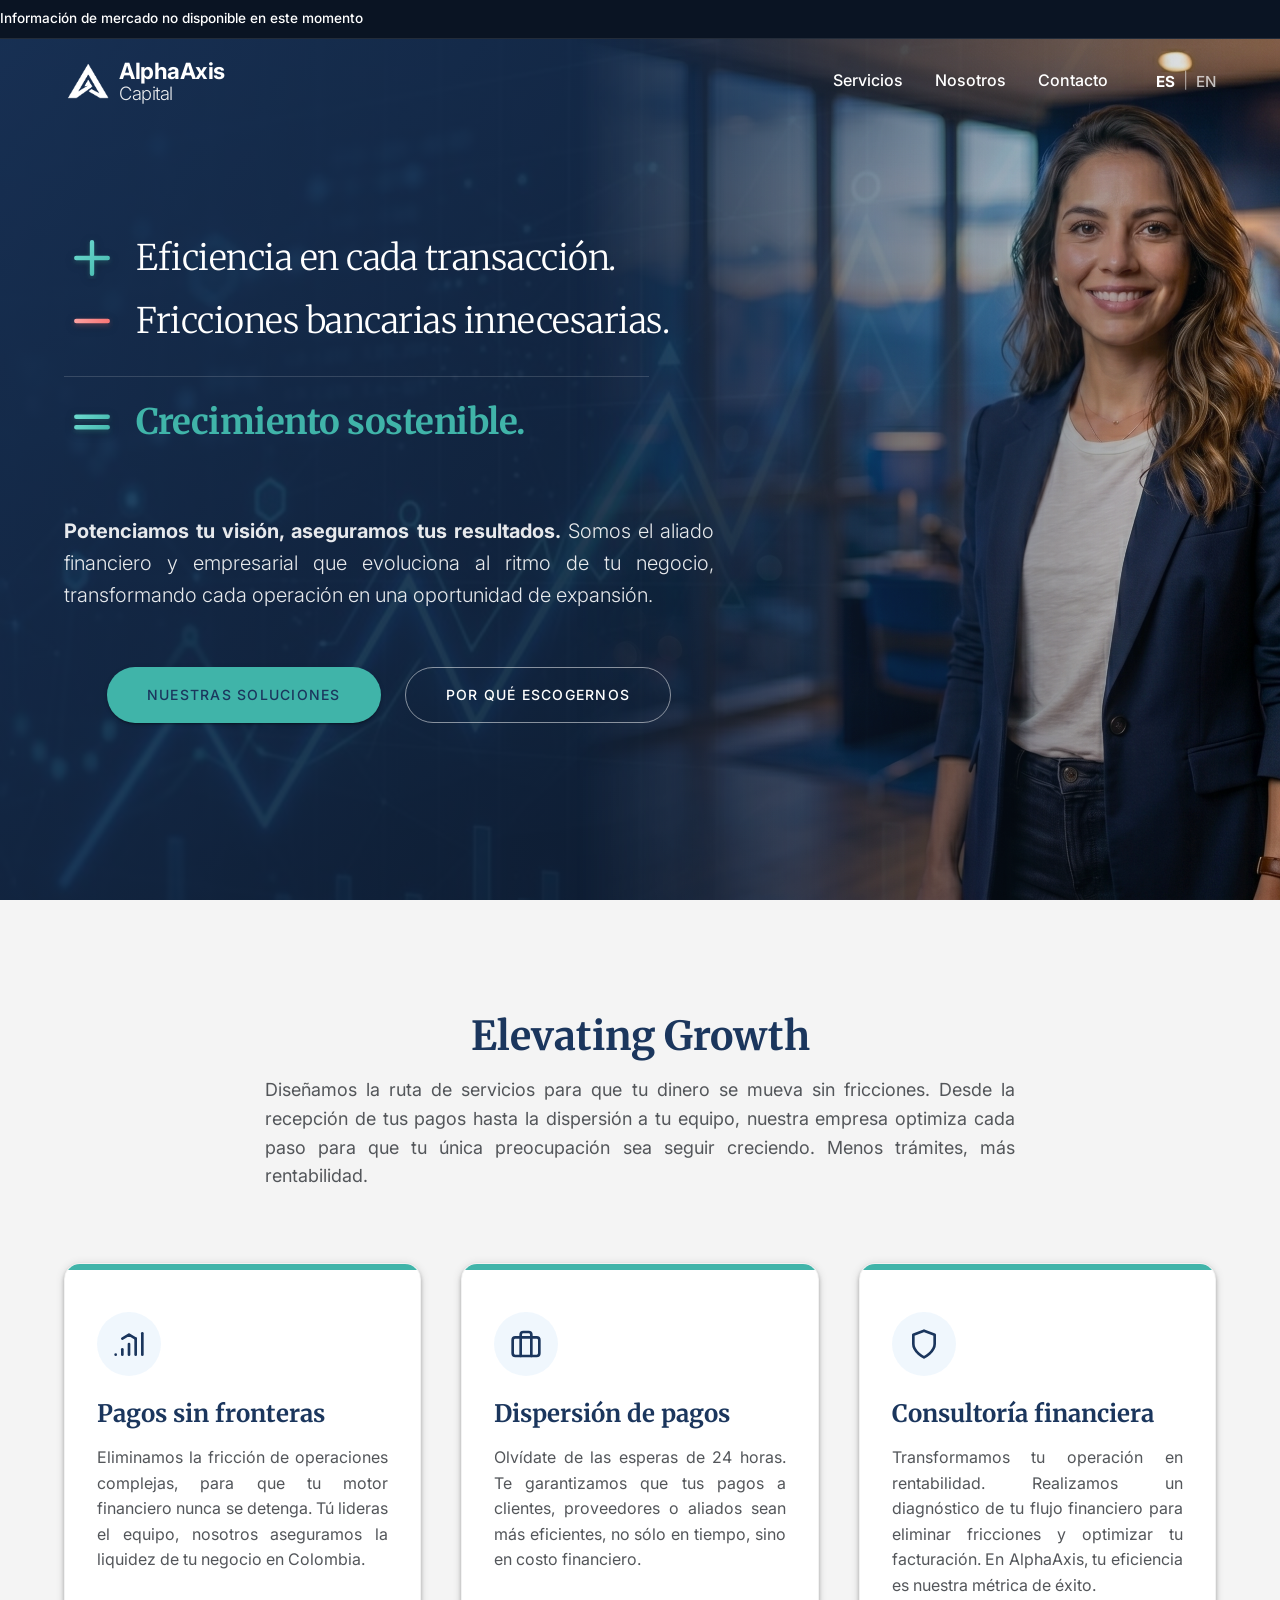
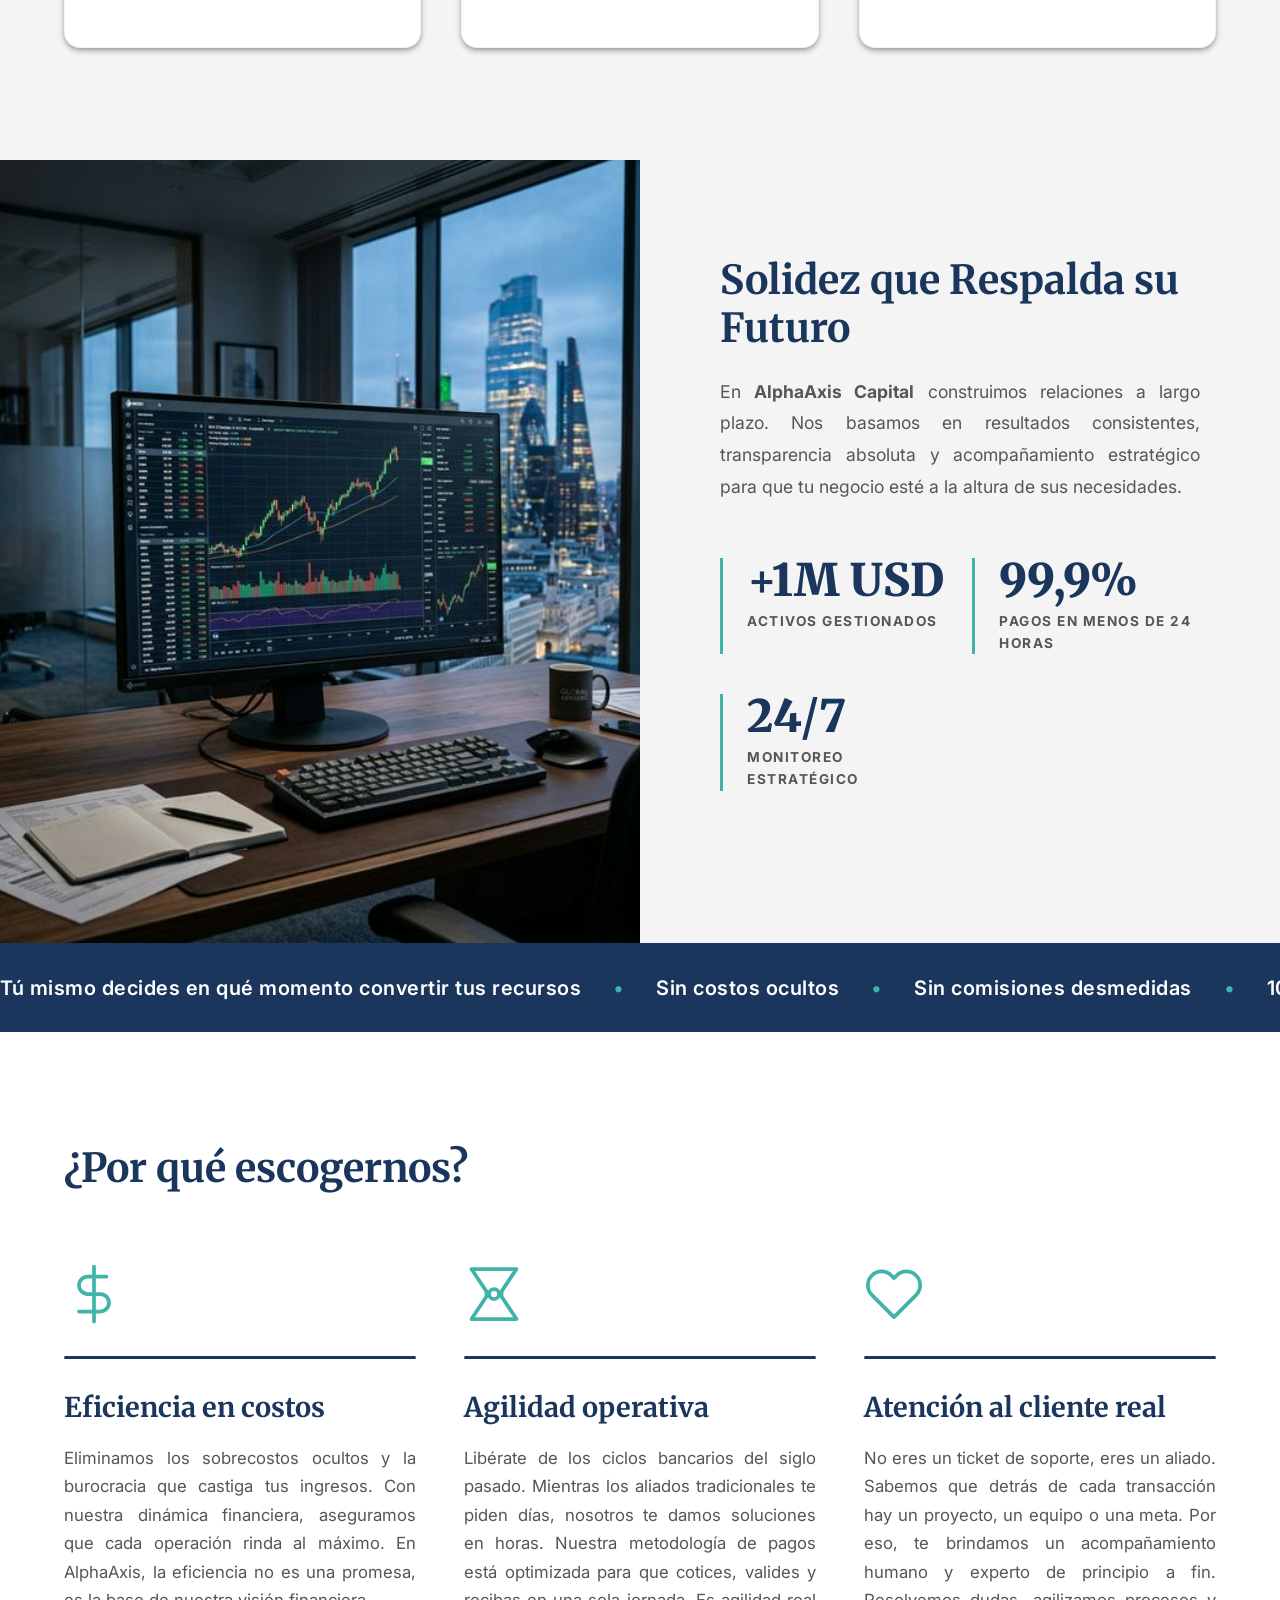
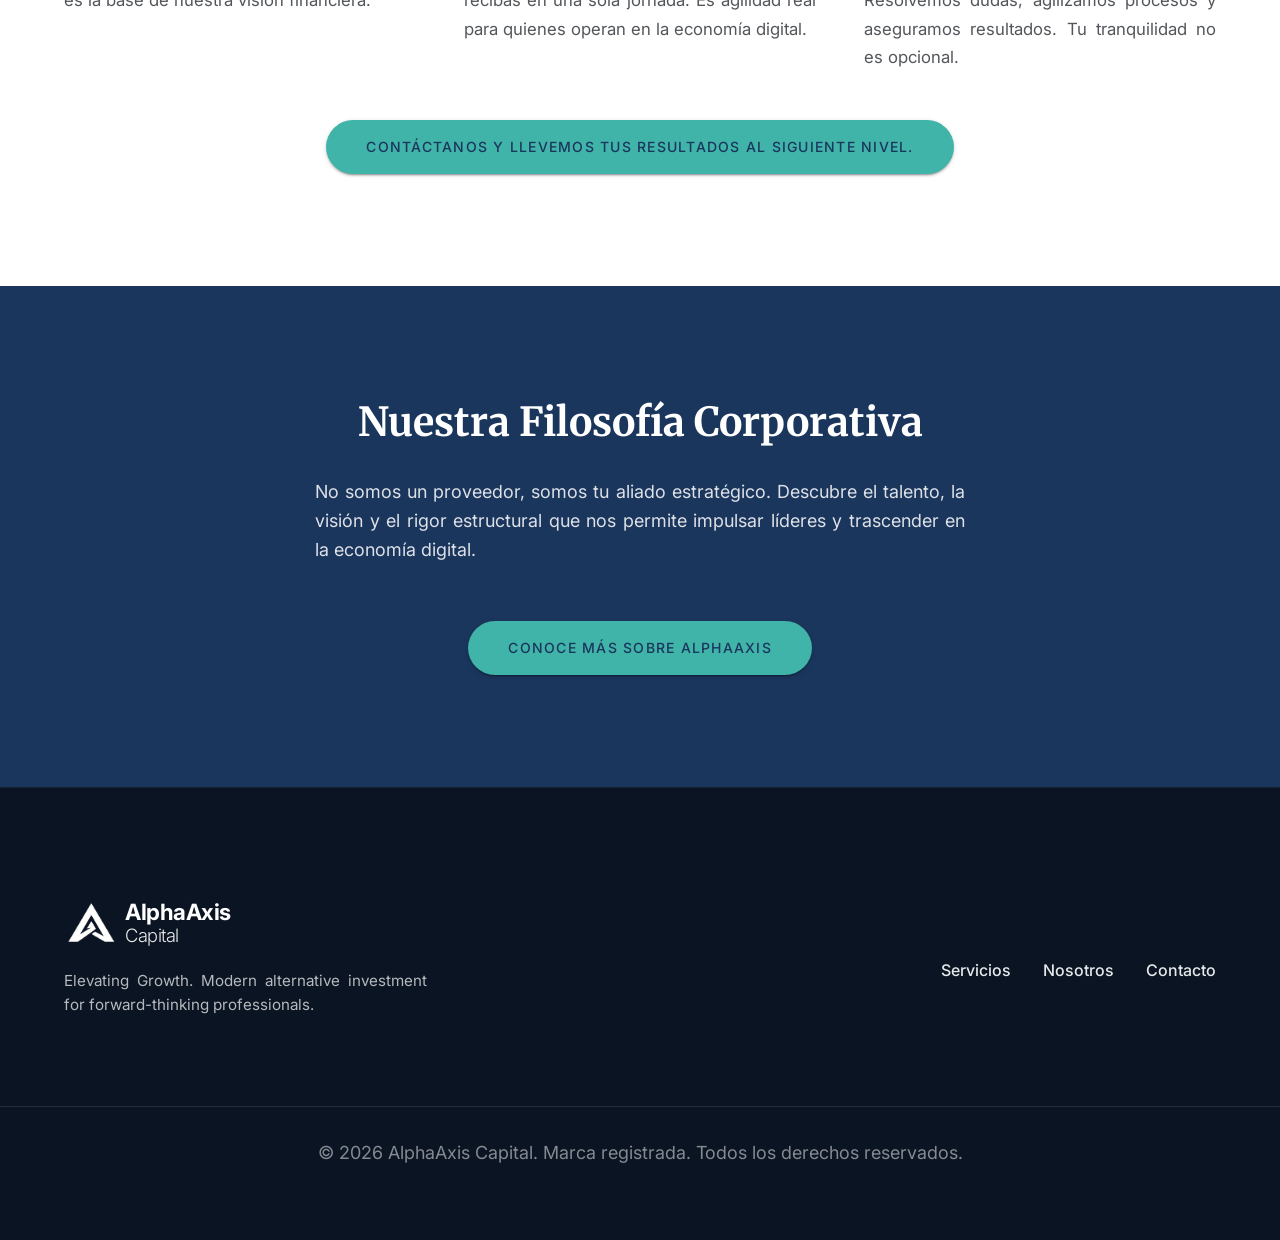
==== commit 839dc3c0: "version final" ====
--- a/index.html
+++ b/index.html
@@ -17,6 +17,12 @@
 
     <!-- Header & Navigation -->
     <header class="navbar" id="navbar">
+        <!-- Market Ticker -->
+        <div class="market-ticker-container">
+            <div class="market-ticker" id="market-ticker">
+                <span class="ticker-item">Cargando datos del mercado...</span>
+            </div>
+        </div>
         <div class="container nav-container">
             <a href="#" class="logo">
                 <img src="img/logo.png" alt="AlphaAxis Logo" class="logo-image">
--- a/css/styles.css
+++ b/css/styles.css
@@ -103,6 +103,59 @@
     padding: 1rem 2.5rem;
 }
 
+/* Market Ticker */
+.market-ticker-container {
+    width: 100%;
+    background-color: var(--black);
+    color: var(--white);
+    padding: 8px 0;
+    overflow: hidden;
+    position: relative;
+    border-bottom: 1px solid rgba(255, 255, 255, 0.1);
+    font-size: 0.85rem;
+    font-weight: 500;
+}
+
+.market-ticker {
+    display: flex;
+    white-space: nowrap;
+    animation: ticker 40s linear infinite;
+    width: max-content;
+}
+
+.market-ticker:hover {
+    animation-play-state: paused;
+}
+
+.ticker-item {
+    margin-right: 3rem;
+    display: inline-flex;
+    align-items: center;
+    gap: 0.5rem;
+}
+
+.ticker-label {
+    color: var(--aspen-green);
+    font-weight: 700;
+}
+
+.ticker-value {
+    color: var(--white);
+}
+
+.ticker-up {
+    color: #4ade80; /* green */
+}
+
+.ticker-down {
+    color: #f87171; /* red */
+}
+
+@keyframes ticker {
+    0% { transform: translateX(0); }
+    100% { transform: translateX(-50%); }
+}
+
 /* Navbar */
 .navbar {
     position: fixed;
@@ -111,7 +164,6 @@
     width: 100%;
     z-index: 1000;
     transition: background-color var(--transition-smooth), box-shadow var(--transition-smooth), filter var(--transition-smooth);
-    padding: 1.25rem 0;
     background-color: transparent;
 }
 
@@ -119,7 +171,6 @@
     background-color: rgba(255, 255, 255, 0.98);
     backdrop-filter: blur(10px);
     -webkit-backdrop-filter: blur(10px);
-    padding: 1.25rem 0;
     box-shadow: 0 4px 5px 0 rgba(0,0,0,0.14), 0 1px 10px 0 rgba(0,0,0,0.12), 0 2px 4px -1px rgba(0,0,0,0.2); /* Material App Bar Elevation */
 }
 
@@ -127,6 +178,14 @@
     display: flex;
     justify-content: space-between;
     align-items: center;
+    padding-top: 1.25rem;
+    padding-bottom: 1.25rem;
+    transition: padding var(--transition-smooth);
+}
+
+.navbar.scrolled .nav-container {
+    padding-top: 1rem;
+    padding-bottom: 1rem;
 }
 
 /* Logo */
@@ -791,11 +850,25 @@
 
 /* Responsive */
 @media (max-width: 992px) {
+    .hero {
+        padding-top: 100px;
+        justify-content: flex-end; /* Push text to lower half */
+        padding-bottom: 3rem;
+    }
+    
+    .hero-container {
+        margin-top: 50vh; /* Leave top space for the face */
+    }
+
     .hero-model {
         width: 100%;
-        opacity: 0.5;
-        -webkit-mask-image: linear-gradient(to top, rgba(0,0,0,1) 0%, rgba(0,0,0,0) 80%);
-        mask-image: linear-gradient(to top, rgba(0,0,0,1) 0%, rgba(0,0,0,0) 80%);
+        height: 70vh; /* She takes the top 70% */
+        top: 0;
+        bottom: auto;
+        opacity: 0.9; /* Super visible */
+        background-position: top center;
+        -webkit-mask-image: linear-gradient(to bottom, rgba(0,0,0,1) 40%, rgba(0,0,0,0) 100%);
+        mask-image: linear-gradient(to bottom, rgba(0,0,0,1) 40%, rgba(0,0,0,0) 100%);
     }
     
     .trust-wrapper {
